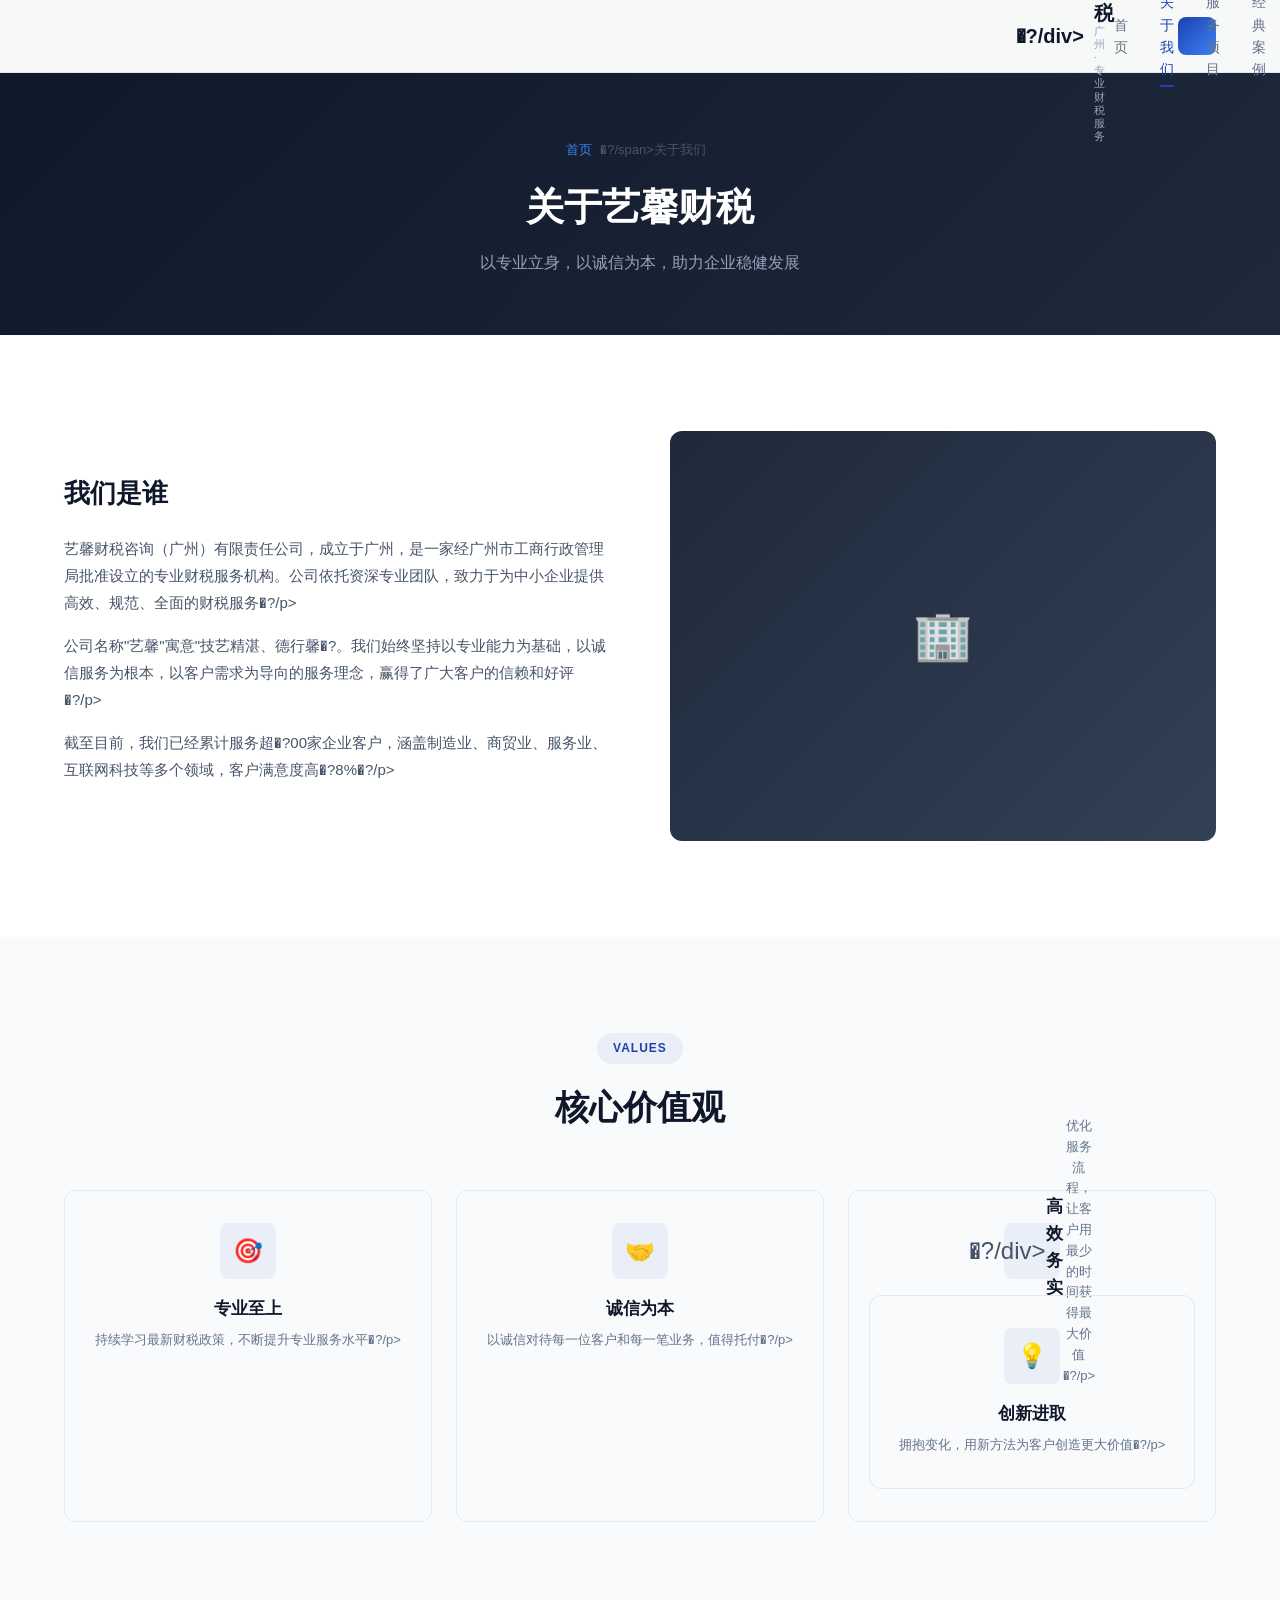
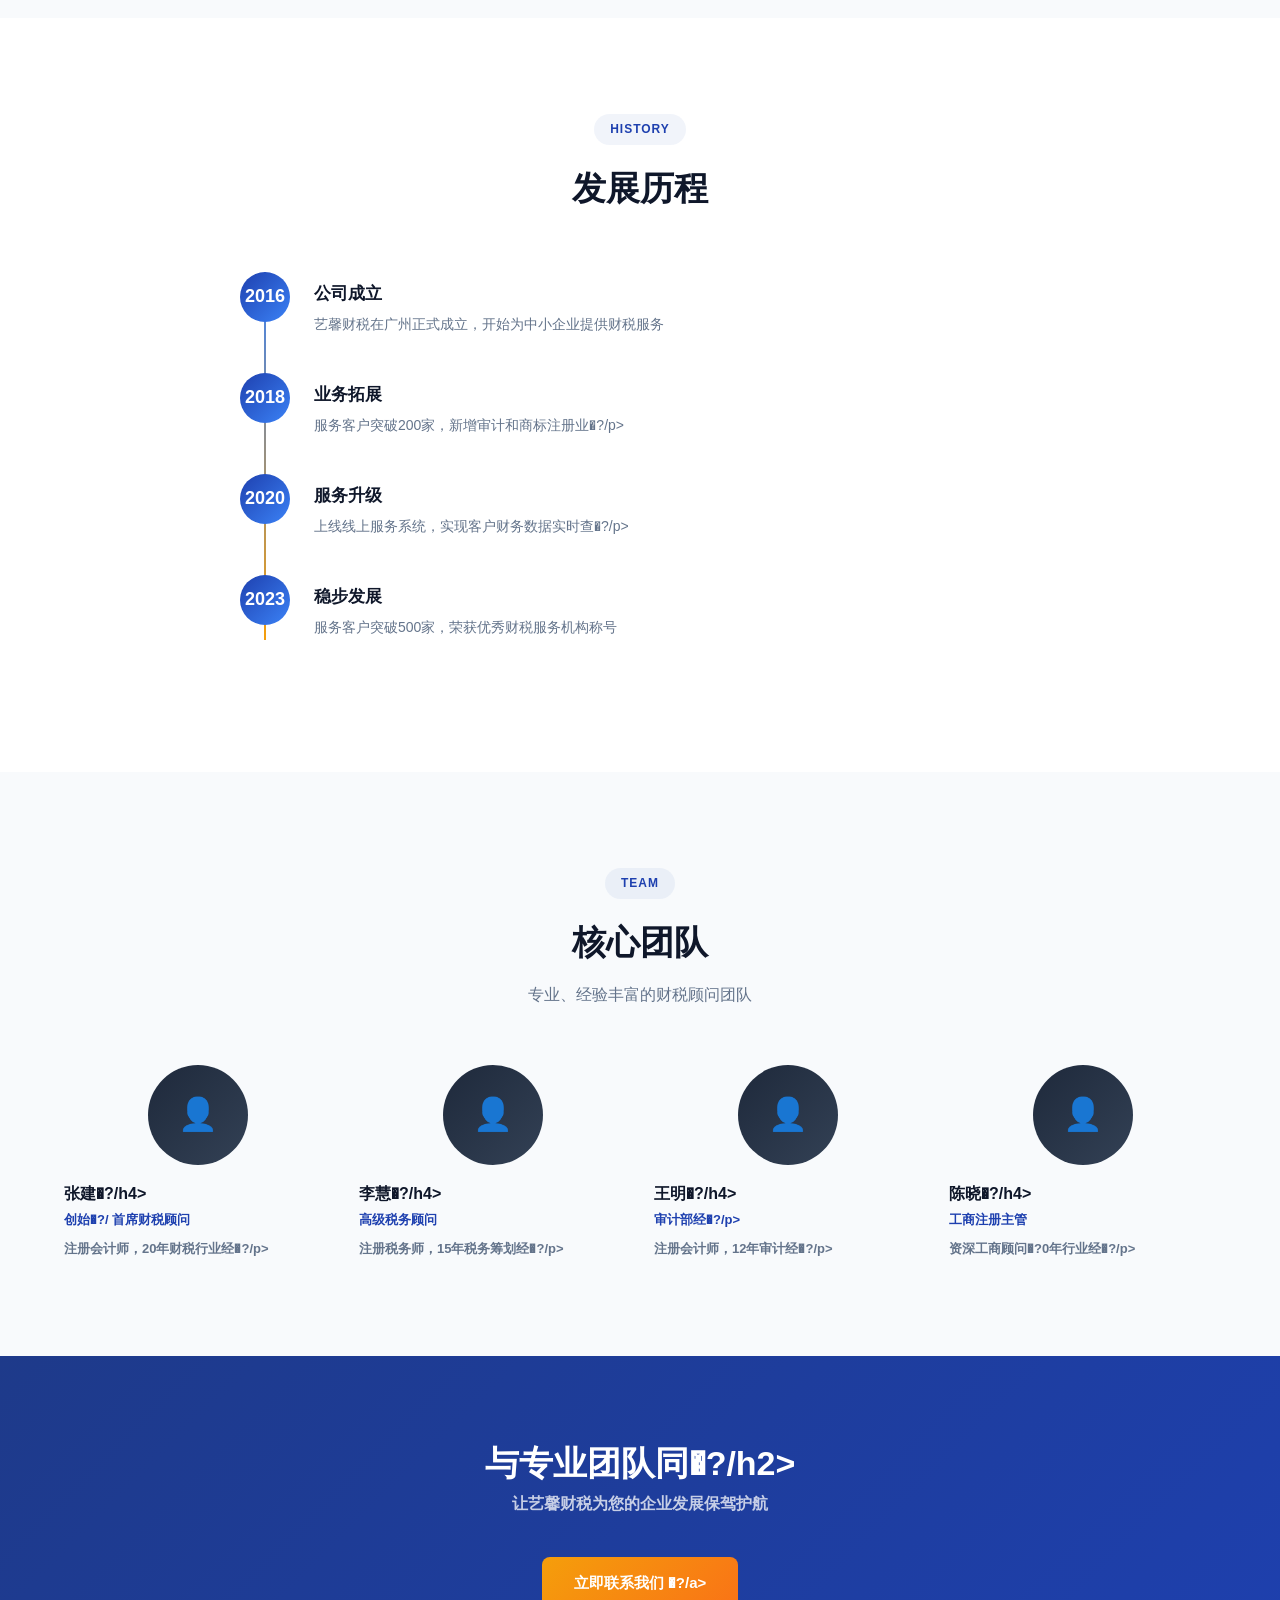
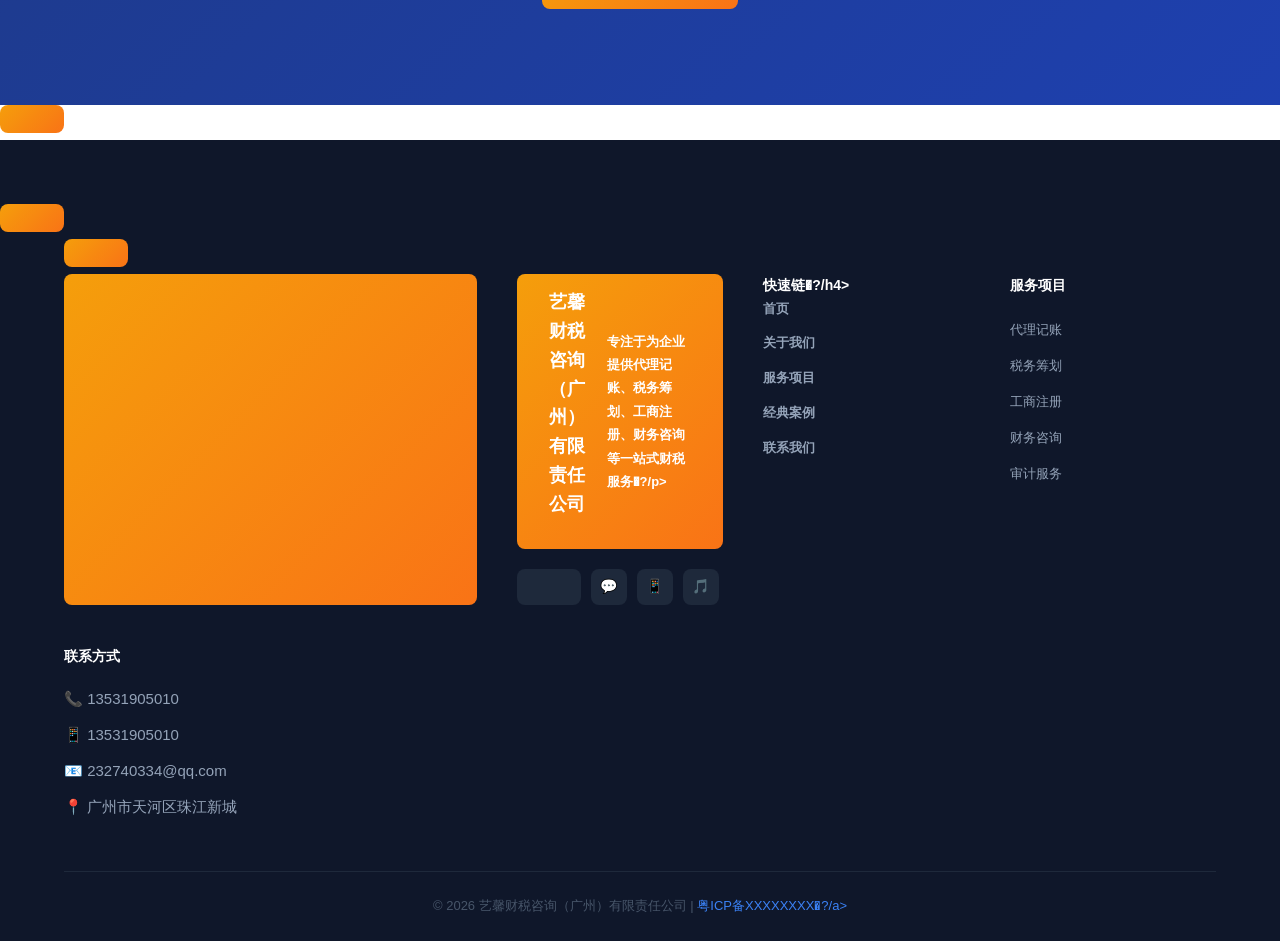
==== about.html @ a7856b8c "Update about.html" ====
<!DOCTYPE html>
<html lang="zh-CN">
<head>
<meta charset="UTF-8">
<meta name="viewport" content="width=device-width, initial-scale=1.0">
<title>关于我们 - 艺馨财税咨询（广州）有限责任公司</title>
<meta name="description" content="了解艺馨财税咨询（广州）有限责任公司，我们拥有十年以上财税行业经验，服务超过500家企业，专业团队值得信赖�?>
<meta name="keywords" content="广州财税公司,关于艺馨财税,财税顾问团队">
<link rel="canonical" href="https://yixincaishui.com/about.html">
<link rel="stylesheet" href="css/style.css">
</head>
<body>
<header class="header"><div class="container header-inner"><a href="index.html" class="logo"><div class="logo-icon">�?/div><div class="logo-text">艺馨财税<div class="logo-sub">广州 · 专业财税服务</div></div></a><button class="nav-toggle" aria-label="菜单"><span></span><span></span><span></span></button><nav class="nav"><a href="index.html">首页</a><a href="about.html">关于我们</a><a href="services.html">服务项目</a><a href="cases.html">经典案例</a><a href="news.html">新闻动�?/a><a href="contact.html">联系我们</a></nav></div></header>
<div class="page-banner"><div class="container"><div class="breadcrumb"><a href="index.html">首页</a><span>�?/span>关于我们</div><h1>关于艺馨财税</h1><p>以专业立身，以诚信为本，助力企业稳健发展</p></div></div>
<section class="section"><div class="container"><div class="about-grid"><div class="about-text fade-in"><h3>我们是谁</h3><p>艺馨财税咨询（广州）有限责任公司，成立于广州，是一家经广州市工商行政管理局批准设立的专业财税服务机构。公司依托资深专业团队，致力于为中小企业提供高效、规范、全面的财税服务�?/p><p>公司名称"艺馨"寓意"技艺精湛、德行馨�?。我们始终坚持以专业能力为基础，以诚信服务为根本，以客户需求为导向的服务理念，赢得了广大客户的信赖和好评�?/p><p>截至目前，我们已经累计服务超�?00家企业客户，涵盖制造业、商贸业、服务业、互联网科技等多个领域，客户满意度高�?8%�?/p></div><div class="about-image fade-in">🏢</div></div></div></section>
<section class="section light"><div class="container"><div class="section-header fade-in"><div class="section-tag">VALUES</div><h2>核心价值观</h2></div><div class="values-grid"><div class="value-card fade-in"><div class="value-icon">🎯</div><h3>专业至上</h3><p>持续学习最新财税政策，不断提升专业服务水平�?/p></div><div class="value-card fade-in"><div class="value-icon">🤝</div><h3>诚信为本</h3><p>以诚信对待每一位客户和每一笔业务，值得托付�?/p></div><div class="value-card fade-in"><div class="value-icon">�?/div><h3>高效务实</h3><p>优化服务流程，让客户用最少的时间获得最大价值�?/p></div><div class="value-card fade-in"><div class="value-icon">💡</div><h3>创新进取</h3><p>拥抱变化，用新方法为客户创造更大价值�?/p></div></div></div></section>
<section class="section"><div class="container"><div class="section-header fade-in"><div class="section-tag">HISTORY</div><h2>发展历程</h2></div><div class="process-steps fade-in"><div class="process-step"><div class="step-num">2016</div><div class="step-content"><h4>公司成立</h4><p>艺馨财税在广州正式成立，开始为中小企业提供财税服务</p></div></div><div class="process-step"><div class="step-num">2018</div><div class="step-content"><h4>业务拓展</h4><p>服务客户突破200家，新增审计和商标注册业�?/p></div></div><div class="process-step"><div class="step-num">2020</div><div class="step-content"><h4>服务升级</h4><p>上线线上服务系统，实现客户财务数据实时查�?/p></div></div><div class="process-step"><div class="step-num">2023</div><div class="step-content"><h4>稳步发展</h4><p>服务客户突破500家，荣获优秀财税服务机构称号</p></div></div></div></div></section>
<section class="section light"><div class="container"><div class="section-header fade-in"><div class="section-tag">TEAM</div><h2>核心团队</h2><p>专业、经验丰富的财税顾问团队</p></div><div style="display:grid;grid-template-columns:repeat(auto-fit,minmax(200px,1fr));gap:28px;"><div class="team-card fade-in"><div style="width:100px;height:100px;margin:0 auto 16px;border-radius:50%;background:linear-gradient(135deg,#1e293b,#334155);display:flex;align-items:center;justify-content:center;color:#475569;font-size:32px;">👤</div><h4 style="font-size:16px;color:#0f172a;">张建�?/h4><p style="font-size:13px;color:#1e40af;font-weight:600;margin:4px 0 8px;">创始�?/ 首席财税顾问</p><p style="font-size:13px;color:#64748b;">注册会计师，20年财税行业经�?/p></div><div class="team-card fade-in"><div style="width:100px;height:100px;margin:0 auto 16px;border-radius:50%;background:linear-gradient(135deg,#1e293b,#334155);display:flex;align-items:center;justify-content:center;color:#475569;font-size:32px;">👤</div><h4 style="font-size:16px;color:#0f172a;">李慧�?/h4><p style="font-size:13px;color:#1e40af;font-weight:600;margin:4px 0 8px;">高级税务顾问</p><p style="font-size:13px;color:#64748b;">注册税务师，15年税务筹划经�?/p></div><div class="team-card fade-in"><div style="width:100px;height:100px;margin:0 auto 16px;border-radius:50%;background:linear-gradient(135deg,#1e293b,#334155);display:flex;align-items:center;justify-content:center;color:#475569;font-size:32px;">👤</div><h4 style="font-size:16px;color:#0f172a;">王明�?/h4><p style="font-size:13px;color:#1e40af;font-weight:600;margin:4px 0 8px;">审计部经�?/p><p style="font-size:13px;color:#64748b;">注册会计师，12年审计经�?/p></div><div class="team-card fade-in"><div style="width:100px;height:100px;margin:0 auto 16px;border-radius:50%;background:linear-gradient(135deg,#1e293b,#334155);display:flex;align-items:center;justify-content:center;color:#475569;font-size:32px;">👤</div><h4 style="font-size:16px;color:#0f172a;">陈晓�?/h4><p style="font-size:13px;color:#1e40af;font-weight:600;margin:4px 0 8px;">工商注册主管</p><p style="font-size:13px;color:#64748b;">资深工商顾问�?0年行业经�?/p></div></div></div></section>
<section class="cta-section"><div class="container"><h2>与专业团队同�?/h2><p>让艺馨财税为您的企业发展保驾护航</p><a href="contact.html" class="btn btn-accent">立即联系我们 �?/a></div></section>
<footer class="footer"><div class="container"><div class="footer-grid"><div class="footer-about"><h3>艺馨财税咨询（广州）有限责任公司</h3><p>专注于为企业提供代理记账、税务筹划、工商注册、财务咨询等一站式财税服务�?/p><div class="footer-social"><a href="#" aria-label="微信">💬</a><a href="#" aria-label="微博">📱</a><a href="#" aria-label="抖音">🎵</a></div></div><div class="footer-col"><h4>快速链�?/h4><ul><li><a href="index.html">首页</a></li><li><a href="about.html">关于我们</a></li><li><a href="services.html">服务项目</a></li><li><a href="cases.html">经典案例</a></li><li><a href="contact.html">联系我们</a></li></ul></div><div class="footer-col"><h4>服务项目</h4><ul><li><a href="services.html">代理记账</a></li><li><a href="services.html">税务筹划</a></li><li><a href="services.html">工商注册</a></li><li><a href="services.html">财务咨询</a></li><li><a href="services.html">审计服务</a></li></ul></div><div class="footer-col"><h4>联系方式</h4><ul><li>📞 13531905010</li><li>📱 13531905010</li><li>📧 232740334@qq.com</li><li>📍 广州市天河区珠江新城</li></ul></div></div><div class="footer-bottom"><p>&copy; 2026 艺馨财税咨询（广州）有限责任公司 | <a href="#">粤ICP备XXXXXXXX�?/a></p></div></div></footer>
<script src="js/main.js"></script>
</body>
</html>
---- css/style.css ----
:root {
  --primary: #1e40af;
  --primary-light: #3b82f6;
  --primary-dark: #1e3a8a;
  --accent: #f59e0b;
  --accent-light: #fbbf24;
  --dark: #0f172a;
  --gray-50: #f8fafc;
  --gray-100: #f1f5f9;
  --gray-200: #e2e8f0;
  --gray-300: #cbd5e1;
  --gray-400: #94a3b8;
  --gray-500: #64748b;
  --gray-600: #475569;
  --gray-700: #334155;
  --gray-800: #1e293b;
  --gray-900: #0f172a;
  --radius: 12px;
  --radius-sm: 8px;
  --shadow: 0 1px 3px rgba(0,0,0,0.06), 0 1px 2px rgba(0,0,0,0.04);
  --shadow-md: 0 4px 6px -1px rgba(0,0,0,0.07), 0 2px 4px -1px rgba(0,0,0,0.04);
  --shadow-lg: 0 10px 25px -3px rgba(0,0,0,0.08), 0 4px 6px -2px rgba(0,0,0,0.04);
  --shadow-xl: 0 20px 50px -8px rgba(0,0,0,0.12);
}
*, *::before, *::after { margin: 0; padding: 0; box-sizing: border-box; }
html { scroll-behavior: smooth; }
body {
  font-family: -apple-system, BlinkMacSystemFont, "Segoe UI", "PingFang SC", "Hiragino Sans GB", "Microsoft YaHei", "Helvetica Neue", Arial, sans-serif;
  color: #475569; line-height: 1.6; overflow-x: hidden; font-size: 15px;
}
a { text-decoration: none; color: inherit; }
ul { list-style: none; }
img { max-width: 100%; height: auto; display: block; }
.container { max-width: 1200px; margin: 0 auto; padding: 0 24px; }
header { position: fixed; top: 0; left: 0; right: 0; z-index: 1000; background: rgba(255,255,255,0.97); backdrop-filter: blur(10px); border-bottom: 1px solid var(--gray-200); transition: all 0.3s; }
header.scrolled { box-shadow: 0 4px 6px -1px rgba(0,0,0,0.07); }
.header-inner { display: flex; align-items: center; justify-content: space-between; height: 72px; }
.logo { display: flex; align-items: center; gap: 10px; font-size: 20px; font-weight: 700; color: var(--dark); }
.logo-icon { width: 38px; height: 38px; background: linear-gradient(135deg, var(--primary), var(--primary-light)); border-radius: var(--radius-sm); display: flex; align-items: center; justify-content: center; color: #fff; font-size: 16px; font-weight: 800; flex-shrink: 0; }
.logo-text { line-height: 1.2; }
.logo-sub { font-size: 11px; font-weight: 400; color: var(--gray-400); letter-spacing: 2px; }
.nav { display: flex; align-items: center; gap: 32px; }
.nav a { font-size: 14px; font-weight: 500; color: var(--gray-500); transition: color 0.2s; position: relative; padding: 4px 0; }
.nav a:hover, .nav a.active { color: var(--primary); }
.nav a::after { content: ''; position: absolute; bottom: -2px; left: 0; right: 0; height: 2px; background: var(--primary); transform: scaleX(0); transition: transform 0.2s; }
.nav a:hover::after, .nav a.active::after { transform: scaleX(1); }
.nav-toggle { display: none; flex-direction: column; gap: 5px; cursor: pointer; padding: 4px; background: none; border: none; }
.nav-toggle span { width: 24px; height: 2px; background: var(--dark); transition: all 0.3s; border-radius: 2px; display: block; }
.nav-toggle.active span:nth-child(1) { transform: rotate(45deg) translate(5px,5px); }
.nav-toggle.active span:nth-child(2) { opacity: 0; }
.nav-toggle.active span:nth-child(3) { transform: rotate(-45deg) translate(5px,-5px); }
.hero { padding: 140px 0 80px; background: linear-gradient(135deg, #0f172a 0%, #1a2332 50%, #0f172a 100%); color: #fff; position: relative; overflow: hidden; }
.hero::before { content: ''; position: absolute; inset: 0; background: radial-gradient(ellipse at 20% 50%, rgba(59,130,246,0.12) 0%, transparent 50%), radial-gradient(ellipse at 80% 50%, rgba(139,92,246,0.1) 0%, transparent 50%); }
.hero-content { position: relative; z-index: 1; max-width: 720px; }
.hero h1 { font-size: 46px; font-weight: 800; line-height: 1.15; margin-bottom: 20px; color: #fff; }
.hero h1 span { background: linear-gradient(135deg, #60a5fa, #fbbf24); -webkit-background-clip: text; -webkit-text-fill-color: transparent; background-clip: text; }
.hero p { font-size: 17px; color: #94a3b8; margin-bottom: 36px; line-height: 1.7; max-width: 600px; }
.hero-buttons { display: flex; gap: 16px; flex-wrap: wrap; }
.btn { display: inline-flex; align-items: center; gap: 8px; padding: 14px 32px; border-radius: var(--radius-sm); font-size: 15px; font-weight: 600; transition: all 0.25s; cursor: pointer; border: none; font-family: inherit; }
.btn-primary { background: linear-gradient(135deg, #1e40af, #3b82f6); color: #fff; }
.btn-primary:hover { transform: translateY(-2px); box-shadow: 0 8px 25px rgba(30,64,175,0.35); }
.btn-outline { background: transparent; color: #fff; border: 2px solid rgba(255,255,255,0.15); }
.btn-outline:hover { border-color: #3b82f6; transform: translateY(-2px); background: rgba(255,255,255,0.05); }
.btn-accent { background: linear-gradient(135deg, #f59e0b, #f97316); color: #fff; }
.btn-accent:hover { transform: translateY(-2px); box-shadow: 0 8px 25px rgba(245,158,11,0.35); }
.btn-sm { padding: 10px 20px; font-size: 13px; }
.section { padding: 96px 0; }
.section-header { text-align: center; margin-bottom: 56px; }
.section-tag { display: inline-block; padding: 6px 16px; border-radius: 20px; background: rgba(30,64,175,0.06); color: #1e40af; font-size: 12px; font-weight: 600; margin-bottom: 16px; letter-spacing: 1px; }
.section h2 { font-size: 34px; font-weight: 800; color: #0f172a; margin-bottom: 12px; }
.section-header p { font-size: 16px; color: #64748b; max-width: 620px; margin: 0 auto; line-height: 1.7; }
.section.light { background: #f8fafc; }
.services-grid { display: grid; grid-template-columns: repeat(auto-fit, minmax(260px, 1fr)); gap: 24px; }
.service-card { background: #fff; border-radius: 12px; padding: 36px 28px; border: 1px solid #e2e8f0; transition: all 0.3s; cursor: default; }
.service-card:hover { transform: translateY(-4px); box-shadow: 0 10px 25px -3px rgba(0,0,0,0.08); border-color: #3b82f6; }
.service-icon { width: 52px; height: 52px; border-radius: 8px; display: flex; align-items: center; justify-content: center; font-size: 24px; margin-bottom: 20px; }
.service-card h3 { font-size: 18px; margin-bottom: 12px; color: #0f172a; font-weight: 700; }
.service-card p { font-size: 14px; color: #64748b; line-height: 1.7; }
.about-grid { display: grid; grid-template-columns: 1fr 1fr; gap: 60px; align-items: center; }
.about-image { border-radius: 12px; overflow: hidden; background: linear-gradient(135deg, #1e293b, #334155); aspect-ratio: 4/3; display: flex; align-items: center; justify-content: center; color: #475569; font-size: 48px; }
.about-text h3 { font-size: 26px; margin-bottom: 20px; color: #0f172a; font-weight: 800; }
.about-text p { font-size: 15px; color: #475569; margin-bottom: 16px; line-height: 1.8; }
.stats-row { display: grid; grid-template-columns: repeat(4, 1fr); gap: 20px; margin-top: 36px; }
.stat-item { text-align: center; padding: 20px; background: #f8fafc; border-radius: 8px; border: 1px solid #e2e8f0; }
.stat-number { font-size: 32px; font-weight: 800; color: #1e40af; line-height: 1; }
.stat-label { font-size: 13px; color: #64748b; margin-top: 6px; }
.advantages-grid { display: grid; grid-template-columns: repeat(auto-fit, minmax(240px, 1fr)); gap: 28px; }
.advantage-card { text-align: center; padding: 36px 24px; background: #fff; border-radius: 12px; border: 1px solid #e2e8f0; transition: all 0.3s; }
.advantage-card:hover { transform: translateY(-4px); box-shadow: 0 10px 25px -3px rgba(0,0,0,0.08); }
.advantage-icon { width: 60px; height: 60px; margin: 0 auto 20px; background: rgba(30,64,175,0.06); border-radius: 50%; display: flex; align-items: center; justify-content: center; font-size: 26px; }
.advantage-card h3 { font-size: 17px; color: #0f172a; margin-bottom: 10px; font-weight: 700; }
.advantage-card p { font-size: 14px; color: #64748b; line-height: 1.7; }
.process-steps { max-width: 800px; margin: 0 auto; position: relative; }
.process-steps::before { content: ''; position: absolute; left: 24px; top: 0; bottom: 0; width: 2px; background: linear-gradient(to bottom, #3b82f6, #f59e0b); }
.process-step { display: flex; gap: 24px; margin-bottom: 36px; position: relative; }
.step-num { width: 50px; height: 50px; border-radius: 50%; background: linear-gradient(135deg, #1e40af, #3b82f6); color: #fff; display: flex; align-items: center; justify-content: center; font-weight: 800; font-size: 18px; flex-shrink: 0; position: relative; z-index: 1; }
.step-content { padding-top: 8px; }
.step-content h4 { font-size: 17px; color: #0f172a; margin-bottom: 6px; font-weight: 700; }
.step-content p { font-size: 14px; color: #64748b; line-height: 1.7; }
.cases-grid { display: grid; grid-template-columns: repeat(auto-fit, minmax(320px, 1fr)); gap: 28px; }
.case-card { background: #fff; border-radius: 12px; overflow: hidden; border: 1px solid #e2e8f0; transition: all 0.3s; }
.case-card:hover { transform: translateY(-4px); box-shadow: 0 10px 25px -3px rgba(0,0,0,0.08); }
.case-image { height: 180px; background: linear-gradient(135deg, #1e293b, #334155); display: flex; align-items: center; justify-content: center; color: #475569; font-size: 32px; }
.case-body { padding: 24px; }
.case-tag { display: inline-block; padding: 4px 12px; border-radius: 4px; background: rgba(30,64,175,0.06); color: #1e40af; font-size: 12px; font-weight: 600; margin-bottom: 10px; }
.case-body h3 { font-size: 17px; margin-bottom: 8px; color: #0f172a; font-weight: 700; }
.case-body p { font-size: 14px; color: #64748b; line-height: 1.6; }
.news-grid { display: grid; grid-template-columns: repeat(auto-fit, minmax(300px, 1fr)); gap: 28px; }
.news-card { background: #fff; border-radius: 12px; overflow: hidden; border: 1px solid #e2e8f0; transition: all 0.3s; }
.news-card:hover { transform: translateY(-4px); box-shadow: 0 10px 25px -3px rgba(0,0,0,0.08); }
.news-body { padding: 24px; }
.news-date { font-size: 12px; color: #94a3b8; margin-bottom: 10px; }
.news-body h3 { font-size: 16px; margin-bottom: 8px; color: #0f172a; font-weight: 700; line-height: 1.4; }
.news-body p { font-size: 13px; color: #64748b; line-height: 1.6; margin-bottom: 12px; }
.news-link { color: #1e40af; font-size: 13px; font-weight: 600; }
.news-link:hover { text-decoration: underline; }
.cta-section { padding: 80px 0; text-align: center; background: linear-gradient(135deg, #1e3a8a, #1e40af); color: #fff; }
.cta-section h2 { font-size: 34px; font-weight: 800; margin-bottom: 16px; color: #fff; }
.cta-section p { font-size: 16px; color: rgba(255,255,255,0.75); margin-bottom: 32px; max-width: 550px; margin-left: auto; margin-right: auto; line-height: 1.7; }
.cta-section .btn-outline { border-color: rgba(255,255,255,0.3); }
.cta-section .btn-outline:hover { border-color: #fff; }
.contact-grid { display: grid; grid-template-columns: 1fr 1fr; gap: 50px; }
.contact-info h3 { font-size: 22px; margin-bottom: 20px; color: #0f172a; font-weight: 800; }
.contact-info p { color: #475569; margin-bottom: 28px; line-height: 1.7; font-size: 15px; }
.contact-item { display: flex; align-items: center; gap: 14px; margin-bottom: 20px; }
.contact-icon { width: 44px; height: 44px; border-radius: 8px; background: rgba(30,64,175,0.06); color: #1e40af; display: flex; align-items: center; justify-content: center; font-size: 18px; flex-shrink: 0; }
.contact-item .label { font-size: 12px; color: #94a3b8; margin-bottom: 2px; }
.contact-item .value { font-size: 15px; color: #0f172a; font-weight: 600; }
.contact-form { background: #fff; padding: 36px; border-radius: 12px; border: 1px solid #e2e8f0; }
.form-group { margin-bottom: 20px; }
.form-group label { display: block; font-size: 13px; font-weight: 600; color: #0f172a; margin-bottom: 6px; }
.form-group input, .form-group textarea, .form-group select { width: 100%; padding: 12px 16px; border: 1px solid #e2e8f0; border-radius: 8px; font-size: 14px; font-family: inherit; transition: all 0.2s; background: #f8fafc; }
.form-group input:focus, .form-group textarea:focus, .form-group select:focus { outline: none; border-color: #3b82f6; background: #fff; box-shadow: 0 0 0 3px rgba(30,64,175,0.08); }
.form-group textarea { resize: vertical; min-height: 120px; }
.form-row { display: grid; grid-template-columns: 1fr 1fr; gap: 16px; }
.form-status { padding: 12px 16px; border-radius: 8px; margin-bottom: 16px; font-size: 14px; display: none; }
.form-status.success { display: block; background: #dcfce7; color: #166534; border: 1px solid #bbf7d0; }
.form-status.error { display: block; background: #fef2f2; color: #991b1b; border: 1px solid #fecaca; }
.footer { background: #0f172a; color: #94a3b8; padding: 64px 0 0; }
.footer-grid { display: grid; grid-template-columns: 2fr 1fr 1fr 1fr; gap: 40px; padding-bottom: 40px; border-bottom: 1px solid #1e293b; }
.footer-about h3 { color: #fff; font-size: 18px; margin-bottom: 16px; }
.footer-about p { font-size: 13px; line-height: 1.8; }
.footer-social { display: flex; gap: 10px; margin-top: 20px; }
.footer-social a { width: 36px; height: 36px; border-radius: 8px; background: #1e293b; display: flex; align-items: center; justify-content: center; color: #64748b; transition: all 0.2s; font-size: 14px; text-decoration: none; }
.footer-social a:hover { background: #1e40af; color: #fff; }
.footer-col h4 { color: #fff; font-size: 14px; margin-bottom: 20px; font-weight: 700; }
.footer-col li { margin-bottom: 12px; }
.footer-col a { font-size: 13px; color: #94a3b8; transition: color 0.2s; }
.footer-col a:hover { color: #3b82f6; }
.footer-bottom { text-align: center; padding: 24px 0; font-size: 13px; color: #475569; }
.footer-bottom a { color: #3b82f6; }
.page-banner { padding: 140px 0 60px; background: linear-gradient(135deg, #0f172a, #1e293b); color: #fff; text-align: center; }
.page-banner h1 { font-size: 38px; font-weight: 800; margin-bottom: 12px; color: #fff; }
.page-banner p { color: #94a3b8; font-size: 16px; max-width: 500px; margin: 0 auto; }
.breadcrumb { font-size: 13px; color: #475569; margin-bottom: 16px; }
.breadcrumb a { color: #3b82f6; }
.breadcrumb span { margin: 0 8px; }
.values-grid { display: grid; grid-template-columns: repeat(auto-fit, minmax(220px, 1fr)); gap: 24px; }
.value-card { text-align: center; padding: 32px 20px; border: 1px solid #e2e8f0; border-radius: 12px; transition: all 0.3s; }
.value-card:hover { border-color: #3b82f6; transform: translateY(-4px); box-shadow: 0 4px 6px -1px rgba(0,0,0,0.07); }
.value-icon { width: 56px; height: 56px; margin: 0 auto 16px; background: rgba(30,64,175,0.06); border-radius: 8px; display: flex; align-items: center; justify-content: center; font-size: 24px; }
.value-card h3 { font-size: 17px; color: #0f172a; margin-bottom: 8px; font-weight: 700; }
.value-card p { font-size: 13px; color: #64748b; line-height: 1.6; }
.pricing-grid { display: grid; grid-template-columns: repeat(auto-fit, minmax(260px, 1fr)); gap: 28px; }
.price-card { background: #fff; padding: 36px 28px; border-radius: 12px; border: 1px solid #e2e8f0; text-align: center; transition: all 0.3s; }
.price-card:hover { box-shadow: 0 10px 25px -3px rgba(0,0,0,0.08); }
.price-card.featured { border-color: #1e40af; box-shadow: 0 4px 24px rgba(30,64,175,0.12); position: relative; }
.price-card.featured::before { content: '推荐'; position: absolute; top: -12px; left: 50%; transform: translateX(-50%); background: linear-gradient(135deg, #1e40af, #3b82f6); color: #fff; padding: 4px 20px; border-radius: 20px; font-size: 12px; font-weight: 700; }
.price-card h4 { font-size: 18px; color: #0f172a; margin-bottom: 8px; font-weight: 700; }
.price-card .price { font-size: 38px; font-weight: 800; color: #1e40af; margin: 16px 0; line-height: 1; }
.price-card .price span { font-size: 14px; font-weight: 400; color: #94a3b8; }
.price-card ul { text-align: left; margin: 20px 0 28px; }
.price-card li { padding: 10px 0; font-size: 14px; color: #64748b; display: flex; align-items: center; gap: 10px; border-bottom: 1px solid #f1f5f9; }
.price-card li:last-child { border-bottom: none; }
.price-card li::before { content: '✓'; color: #1e40af; font-weight: 700; font-size: 14px; }
.faq-list { max-width: 800px; margin: 0 auto; }
.faq-item { border-bottom: 1px solid #e2e8f0; }
.faq-question { display: flex; justify-content: space-between; align-items: center; padding: 20px 0; cursor: pointer; font-weight: 600; color: #0f172a; font-size: 15px; transition: color 0.2s; }
.faq-question:hover { color: #1e40af; }
.faq-question .arrow { transition: transform 0.3s; font-size: 12px; color: #94a3b8; }
.faq-item.active .faq-question .arrow { transform: rotate(180deg); }
.faq-answer { max-height: 0; overflow: hidden; transition: max-height 0.3s ease, padding 0.3s ease; padding: 0; }
.faq-item.active .faq-answer { max-height: 300px; padding: 0 0 20px; }
.faq-answer p { font-size: 14px; color: #64748b; line-height: 1.8; }
.pagination { display: flex; justify-content: center; gap: 8px; margin-top: 48px; }
.pagination a { padding: 10px 16px; border: 1px solid #e2e8f0; border-radius: 8px; font-size: 14px; color: #64748b; transition: all 0.2s; }
.pagination a:hover, .pagination a.active { background: #1e40af; color: #fff; border-color: #1e40af; }
.fade-in { opacity: 0; transform: translateY(20px); transition: all 0.6s ease; }
.fade-in.visible { opacity: 1; transform: translateY(0); }
@media (max-width: 1024px) {
  .footer-grid { grid-template-columns: 1fr 1fr; }
}
@media (max-width: 768px) {
  .nav { display: none; position: fixed; top: 72px; left: 0; right: 0; background: #fff; flex-direction: column; padding: 20px; border-bottom: 1px solid #e2e8f0; gap: 16px; box-shadow: 0 10px 25px -3px rgba(0,0,0,0.08); }
  .nav.open { display: flex; }
  .nav-toggle { display: flex; }
  .hero { padding: 120px 0 60px; }
  .hero h1 { font-size: 30px; }
  .hero p { font-size: 15px; }
  .about-grid, .contact-grid { grid-template-columns: 1fr; }
  .about-image { order: -1; }
  .section { padding: 60px 0; }
  .section h2 { font-size: 26px; }
  .stats-row { grid-template-columns: repeat(2, 1fr); }
  .stat-number { font-size: 26px; }
  .form-row { grid-template-columns: 1fr; }
  .page-banner { padding: 120px 0 40px; }
  .page-banner h1 { font-size: 28px; }
  .cta-section h2 { font-size: 26px; }
  .pricing-grid { grid-template-columns: 1fr; max-width: 400px; margin: 0 auto; }
}
@media (max-width: 480px) {
  .stats-row { grid-template-columns: repeat(2, 1fr); }
  .footer-grid { grid-template-columns: 1fr; }
  .hero h1 { font-size: 26px; }
  .container { padding: 0 16px; }
  .contact-form { padding: 24px; }
}
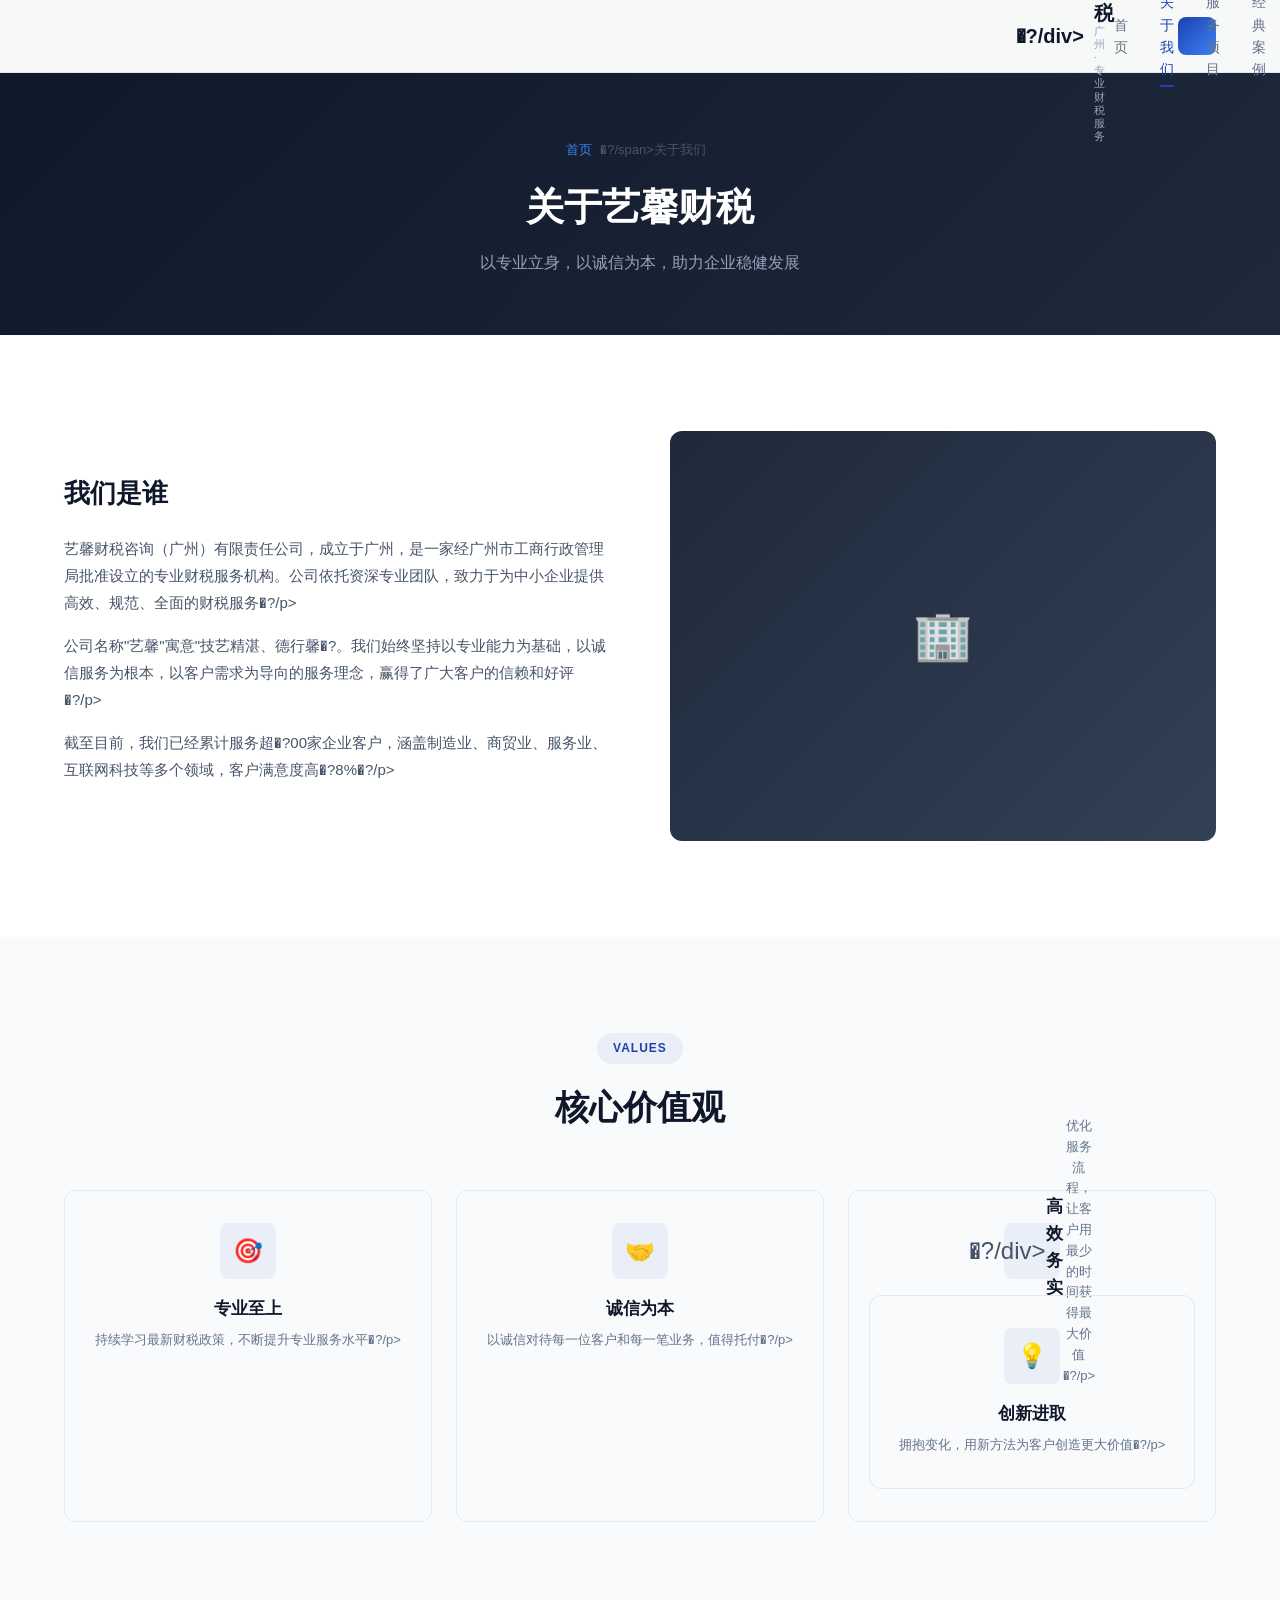
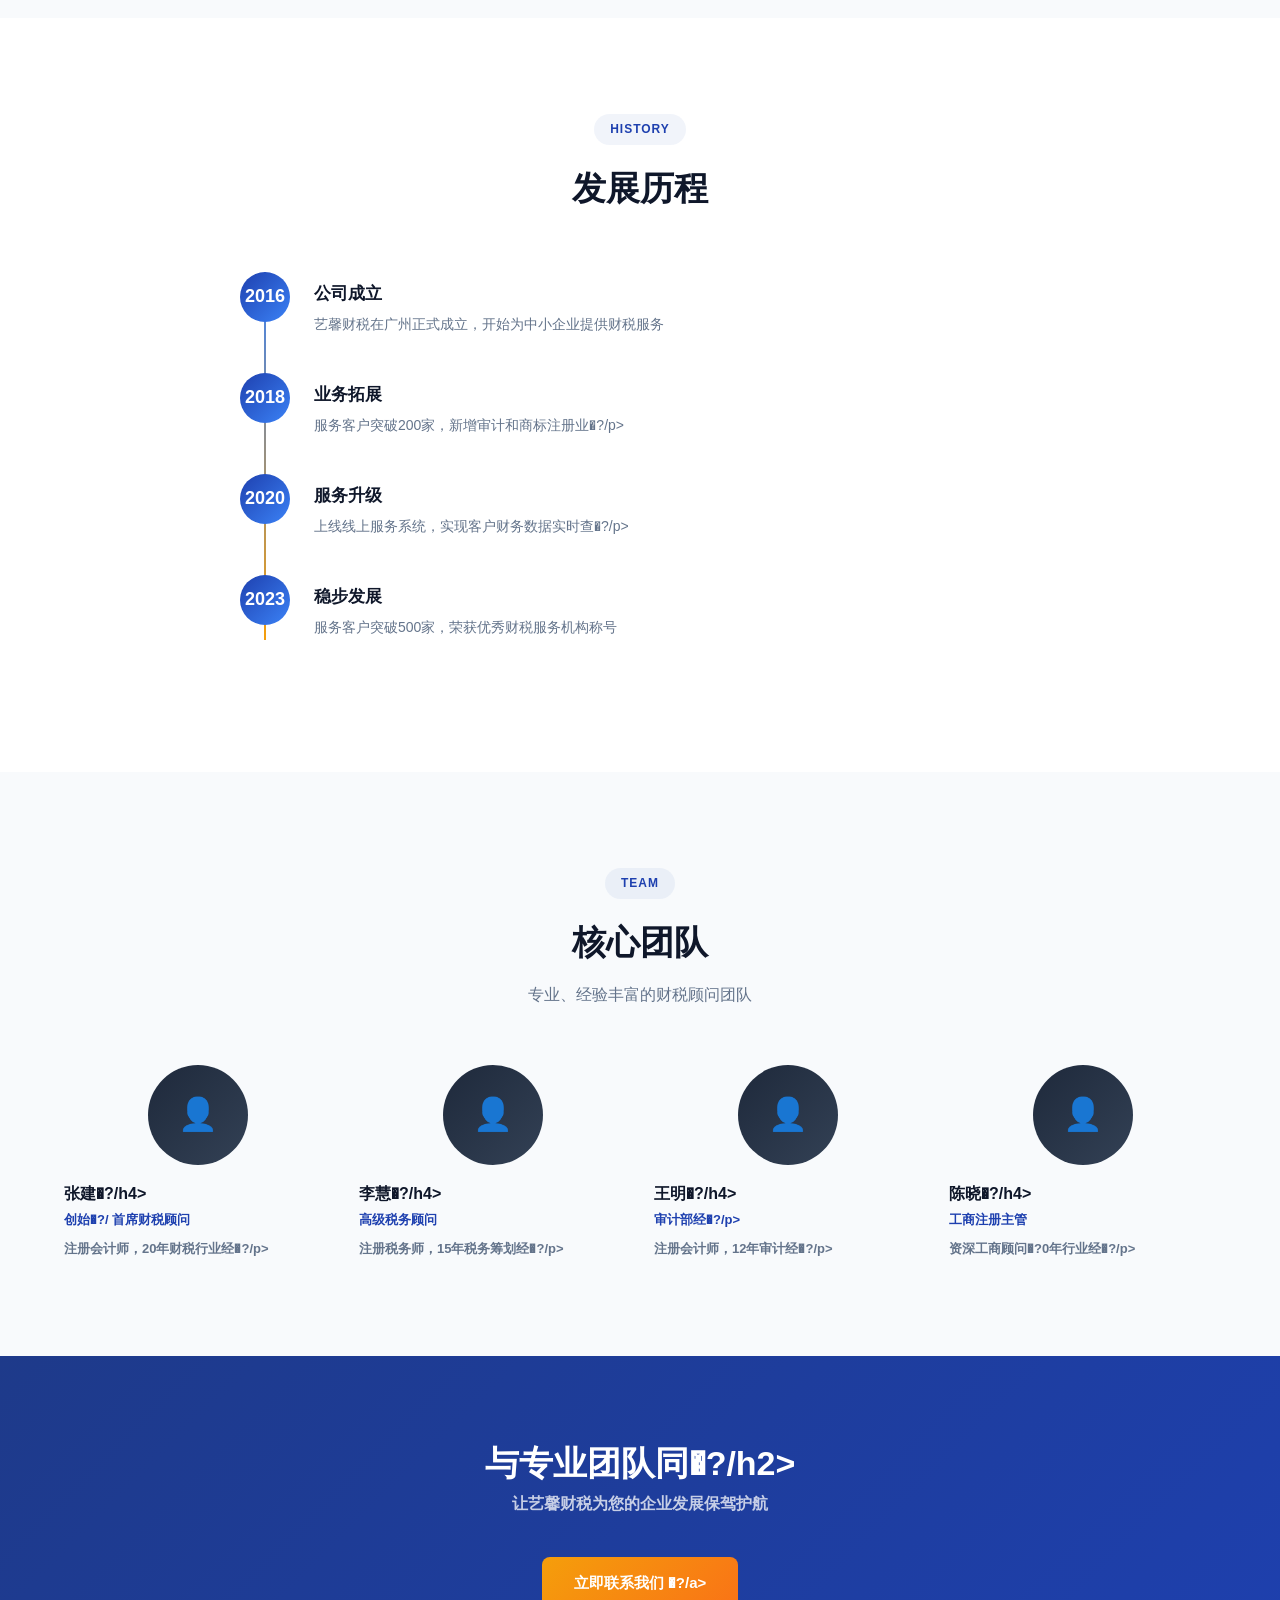
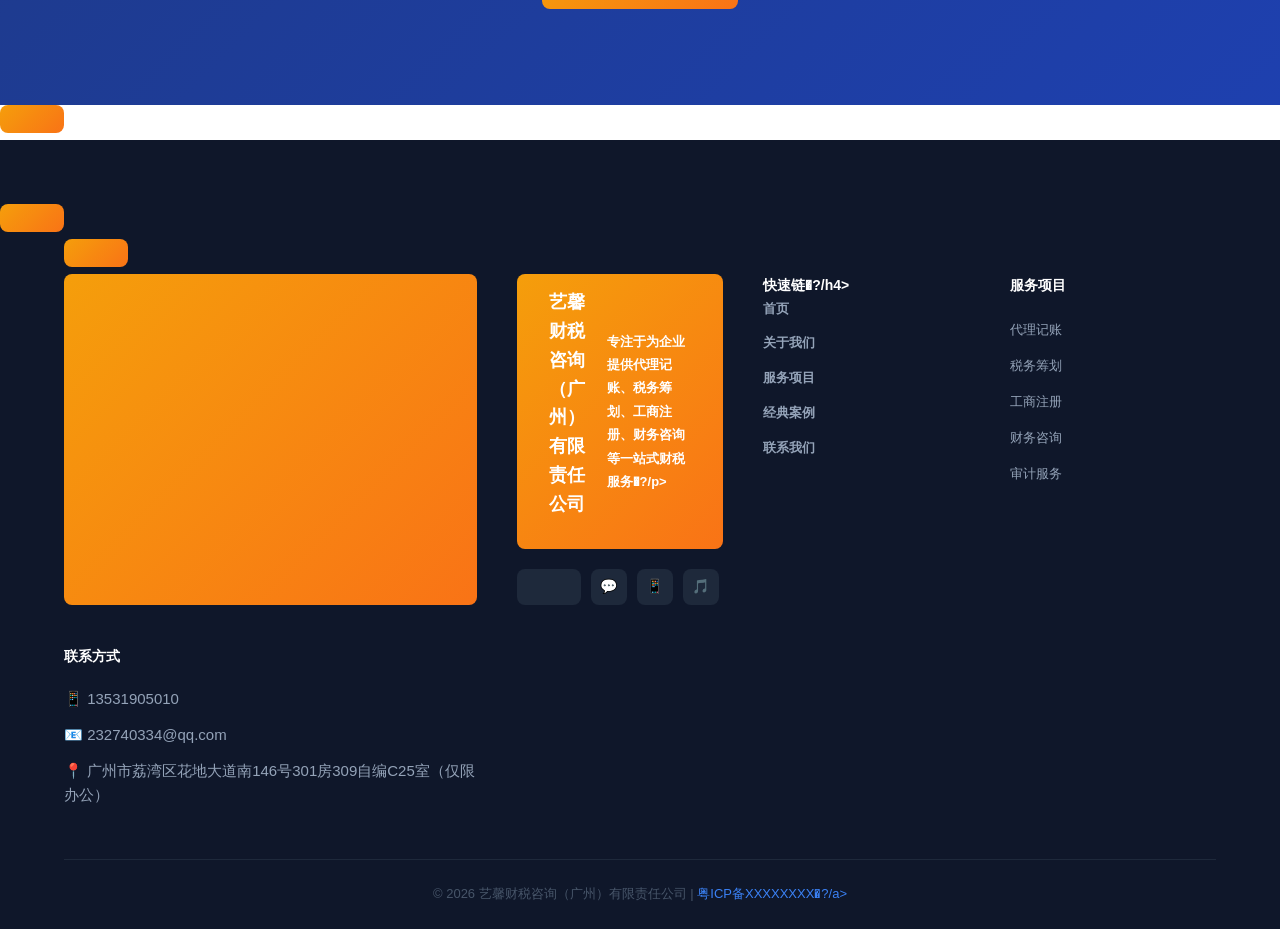
==== commit 093d9c8b: "Fix contact info and address for about.html" ====
--- a/about.html
+++ b/about.html
@@ -1,4 +1,4 @@
-<!DOCTYPE html>
+﻿<!DOCTYPE html>
 <html lang="zh-CN">
 <head>
 <meta charset="UTF-8">
@@ -17,7 +17,7 @@
 <section class="section"><div class="container"><div class="section-header fade-in"><div class="section-tag">HISTORY</div><h2>发展历程</h2></div><div class="process-steps fade-in"><div class="process-step"><div class="step-num">2016</div><div class="step-content"><h4>公司成立</h4><p>艺馨财税在广州正式成立，开始为中小企业提供财税服务</p></div></div><div class="process-step"><div class="step-num">2018</div><div class="step-content"><h4>业务拓展</h4><p>服务客户突破200家，新增审计和商标注册业�?/p></div></div><div class="process-step"><div class="step-num">2020</div><div class="step-content"><h4>服务升级</h4><p>上线线上服务系统，实现客户财务数据实时查�?/p></div></div><div class="process-step"><div class="step-num">2023</div><div class="step-content"><h4>稳步发展</h4><p>服务客户突破500家，荣获优秀财税服务机构称号</p></div></div></div></div></section>
 <section class="section light"><div class="container"><div class="section-header fade-in"><div class="section-tag">TEAM</div><h2>核心团队</h2><p>专业、经验丰富的财税顾问团队</p></div><div style="display:grid;grid-template-columns:repeat(auto-fit,minmax(200px,1fr));gap:28px;"><div class="team-card fade-in"><div style="width:100px;height:100px;margin:0 auto 16px;border-radius:50%;background:linear-gradient(135deg,#1e293b,#334155);display:flex;align-items:center;justify-content:center;color:#475569;font-size:32px;">👤</div><h4 style="font-size:16px;color:#0f172a;">张建�?/h4><p style="font-size:13px;color:#1e40af;font-weight:600;margin:4px 0 8px;">创始�?/ 首席财税顾问</p><p style="font-size:13px;color:#64748b;">注册会计师，20年财税行业经�?/p></div><div class="team-card fade-in"><div style="width:100px;height:100px;margin:0 auto 16px;border-radius:50%;background:linear-gradient(135deg,#1e293b,#334155);display:flex;align-items:center;justify-content:center;color:#475569;font-size:32px;">👤</div><h4 style="font-size:16px;color:#0f172a;">李慧�?/h4><p style="font-size:13px;color:#1e40af;font-weight:600;margin:4px 0 8px;">高级税务顾问</p><p style="font-size:13px;color:#64748b;">注册税务师，15年税务筹划经�?/p></div><div class="team-card fade-in"><div style="width:100px;height:100px;margin:0 auto 16px;border-radius:50%;background:linear-gradient(135deg,#1e293b,#334155);display:flex;align-items:center;justify-content:center;color:#475569;font-size:32px;">👤</div><h4 style="font-size:16px;color:#0f172a;">王明�?/h4><p style="font-size:13px;color:#1e40af;font-weight:600;margin:4px 0 8px;">审计部经�?/p><p style="font-size:13px;color:#64748b;">注册会计师，12年审计经�?/p></div><div class="team-card fade-in"><div style="width:100px;height:100px;margin:0 auto 16px;border-radius:50%;background:linear-gradient(135deg,#1e293b,#334155);display:flex;align-items:center;justify-content:center;color:#475569;font-size:32px;">👤</div><h4 style="font-size:16px;color:#0f172a;">陈晓�?/h4><p style="font-size:13px;color:#1e40af;font-weight:600;margin:4px 0 8px;">工商注册主管</p><p style="font-size:13px;color:#64748b;">资深工商顾问�?0年行业经�?/p></div></div></div></section>
 <section class="cta-section"><div class="container"><h2>与专业团队同�?/h2><p>让艺馨财税为您的企业发展保驾护航</p><a href="contact.html" class="btn btn-accent">立即联系我们 �?/a></div></section>
-<footer class="footer"><div class="container"><div class="footer-grid"><div class="footer-about"><h3>艺馨财税咨询（广州）有限责任公司</h3><p>专注于为企业提供代理记账、税务筹划、工商注册、财务咨询等一站式财税服务�?/p><div class="footer-social"><a href="#" aria-label="微信">💬</a><a href="#" aria-label="微博">📱</a><a href="#" aria-label="抖音">🎵</a></div></div><div class="footer-col"><h4>快速链�?/h4><ul><li><a href="index.html">首页</a></li><li><a href="about.html">关于我们</a></li><li><a href="services.html">服务项目</a></li><li><a href="cases.html">经典案例</a></li><li><a href="contact.html">联系我们</a></li></ul></div><div class="footer-col"><h4>服务项目</h4><ul><li><a href="services.html">代理记账</a></li><li><a href="services.html">税务筹划</a></li><li><a href="services.html">工商注册</a></li><li><a href="services.html">财务咨询</a></li><li><a href="services.html">审计服务</a></li></ul></div><div class="footer-col"><h4>联系方式</h4><ul><li>📞 13531905010</li><li>📱 13531905010</li><li>📧 232740334@qq.com</li><li>📍 广州市天河区珠江新城</li></ul></div></div><div class="footer-bottom"><p>&copy; 2026 艺馨财税咨询（广州）有限责任公司 | <a href="#">粤ICP备XXXXXXXX�?/a></p></div></div></footer>
+<footer class="footer"><div class="container"><div class="footer-grid"><div class="footer-about"><h3>艺馨财税咨询（广州）有限责任公司</h3><p>专注于为企业提供代理记账、税务筹划、工商注册、财务咨询等一站式财税服务�?/p><div class="footer-social"><a href="#" aria-label="微信">💬</a><a href="#" aria-label="微博">📱</a><a href="#" aria-label="抖音">🎵</a></div></div><div class="footer-col"><h4>快速链�?/h4><ul><li><a href="index.html">首页</a></li><li><a href="about.html">关于我们</a></li><li><a href="services.html">服务项目</a></li><li><a href="cases.html">经典案例</a></li><li><a href="contact.html">联系我们</a></li></ul></div><div class="footer-col"><h4>服务项目</h4><ul><li><a href="services.html">代理记账</a></li><li><a href="services.html">税务筹划</a></li><li><a href="services.html">工商注册</a></li><li><a href="services.html">财务咨询</a></li><li><a href="services.html">审计服务</a></li></ul></div><div class="footer-col"><h4>联系方式</h4><ul><li>📱 13531905010</li><li>📧 232740334@qq.com</li><li>📍 广州市荔湾区花地大道南146号301房309自编C25室（仅限办公）</li></ul></div></div><div class="footer-bottom"><p>&copy; 2026 艺馨财税咨询（广州）有限责任公司 | <a href="#">粤ICP备XXXXXXXX�?/a></p></div></div></footer>
 <script src="js/main.js"></script>
 </body>
 </html>
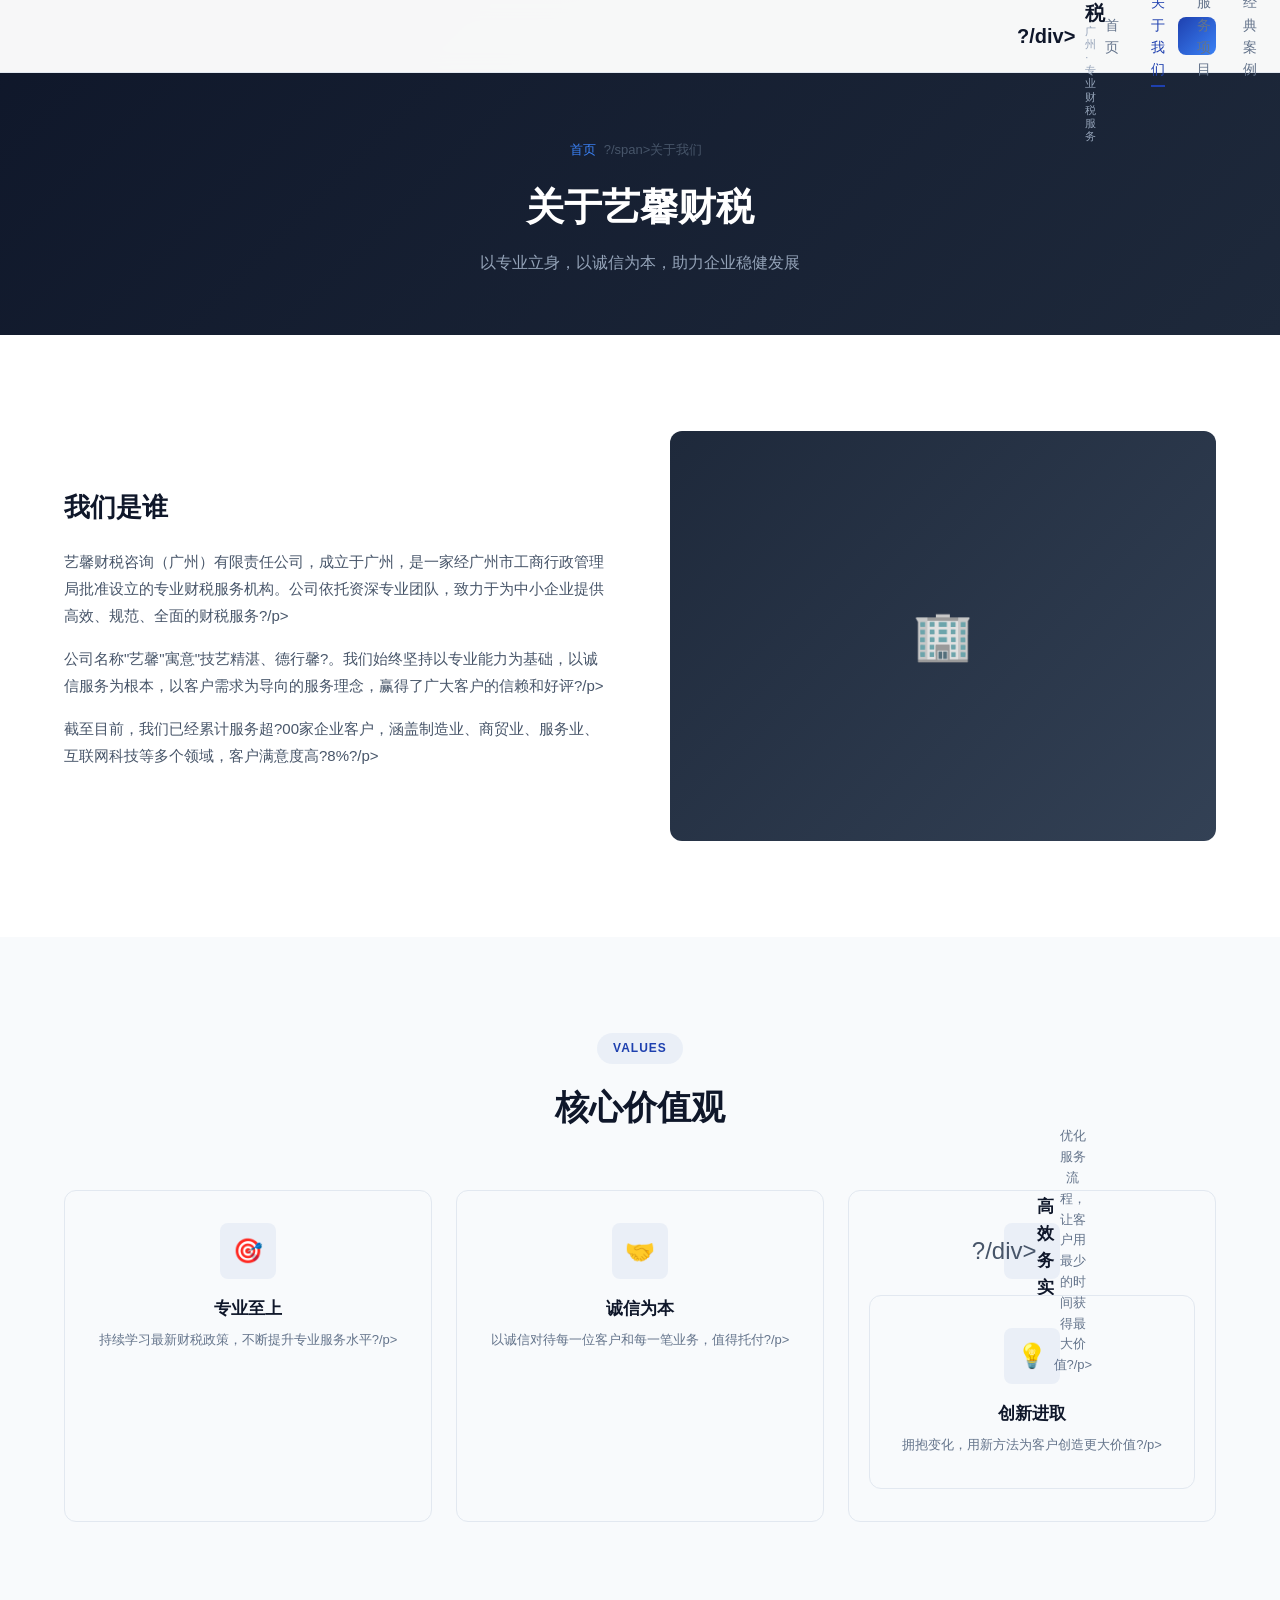
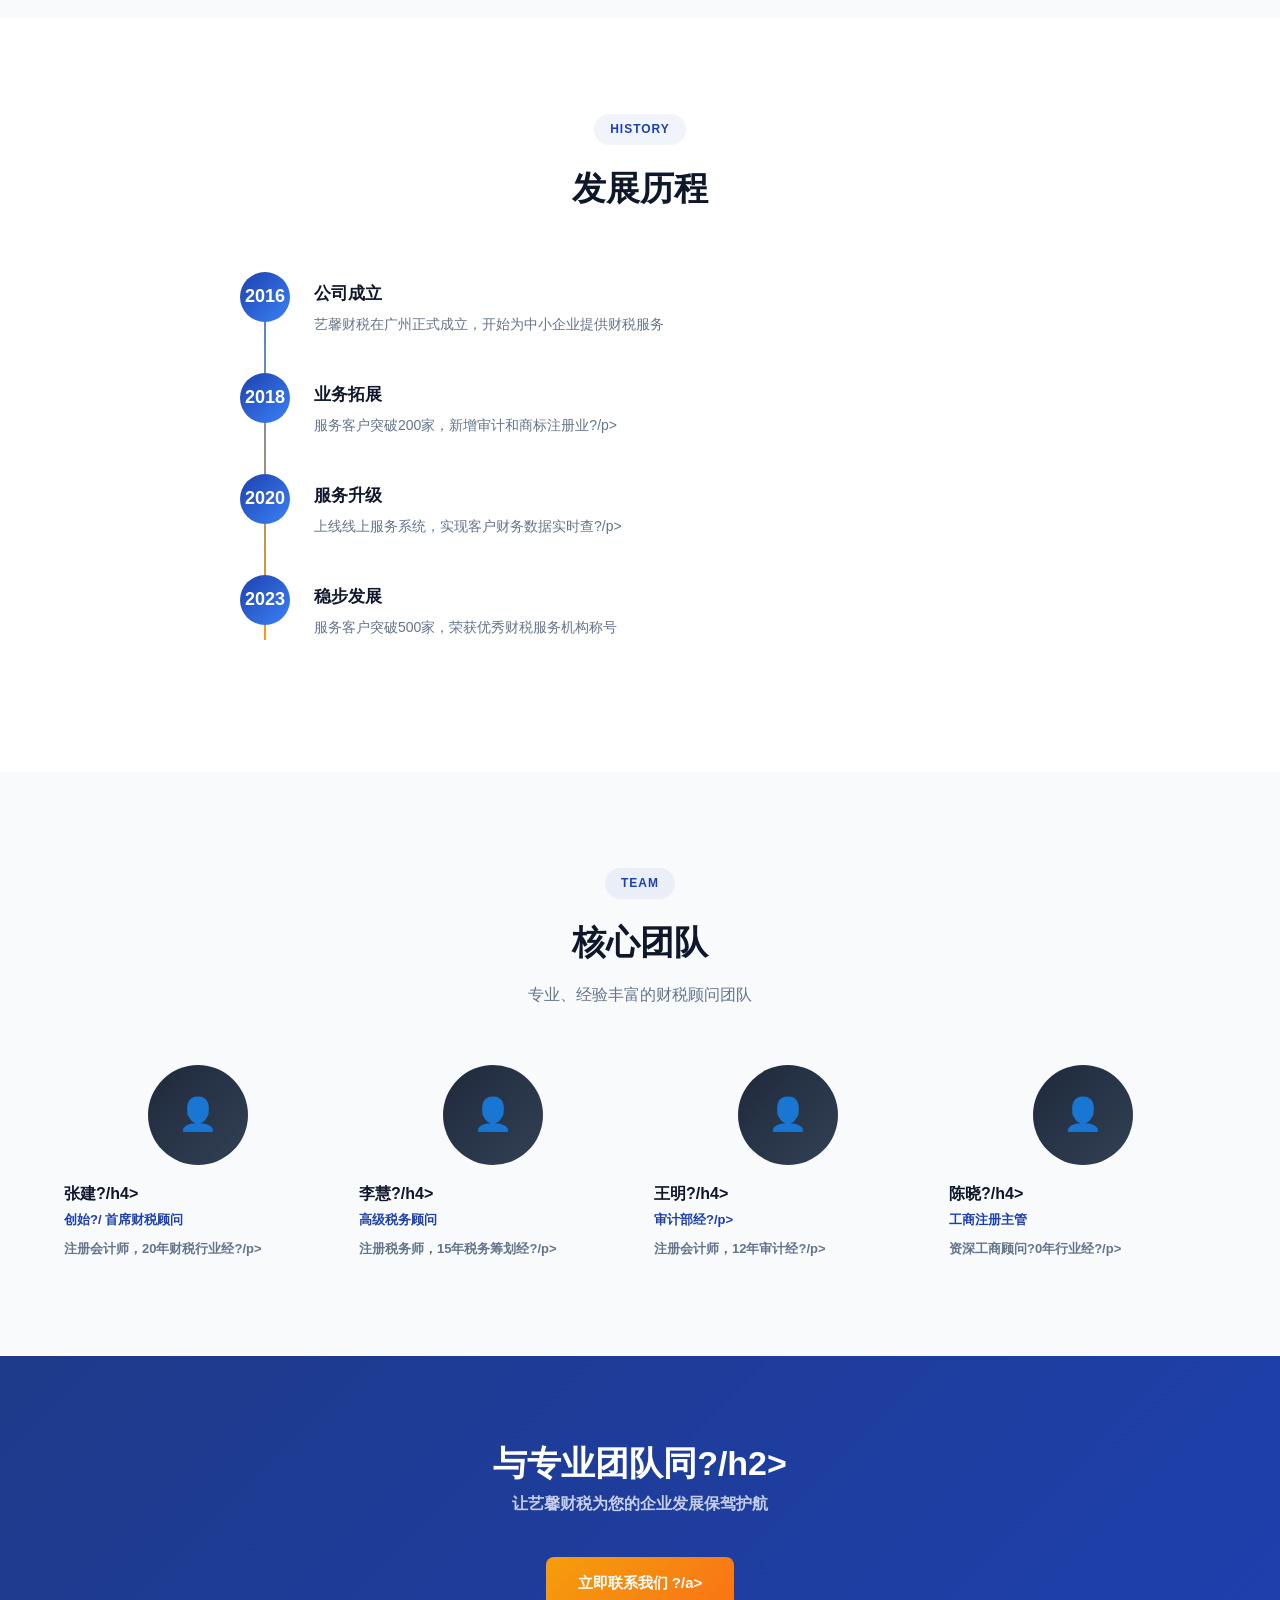
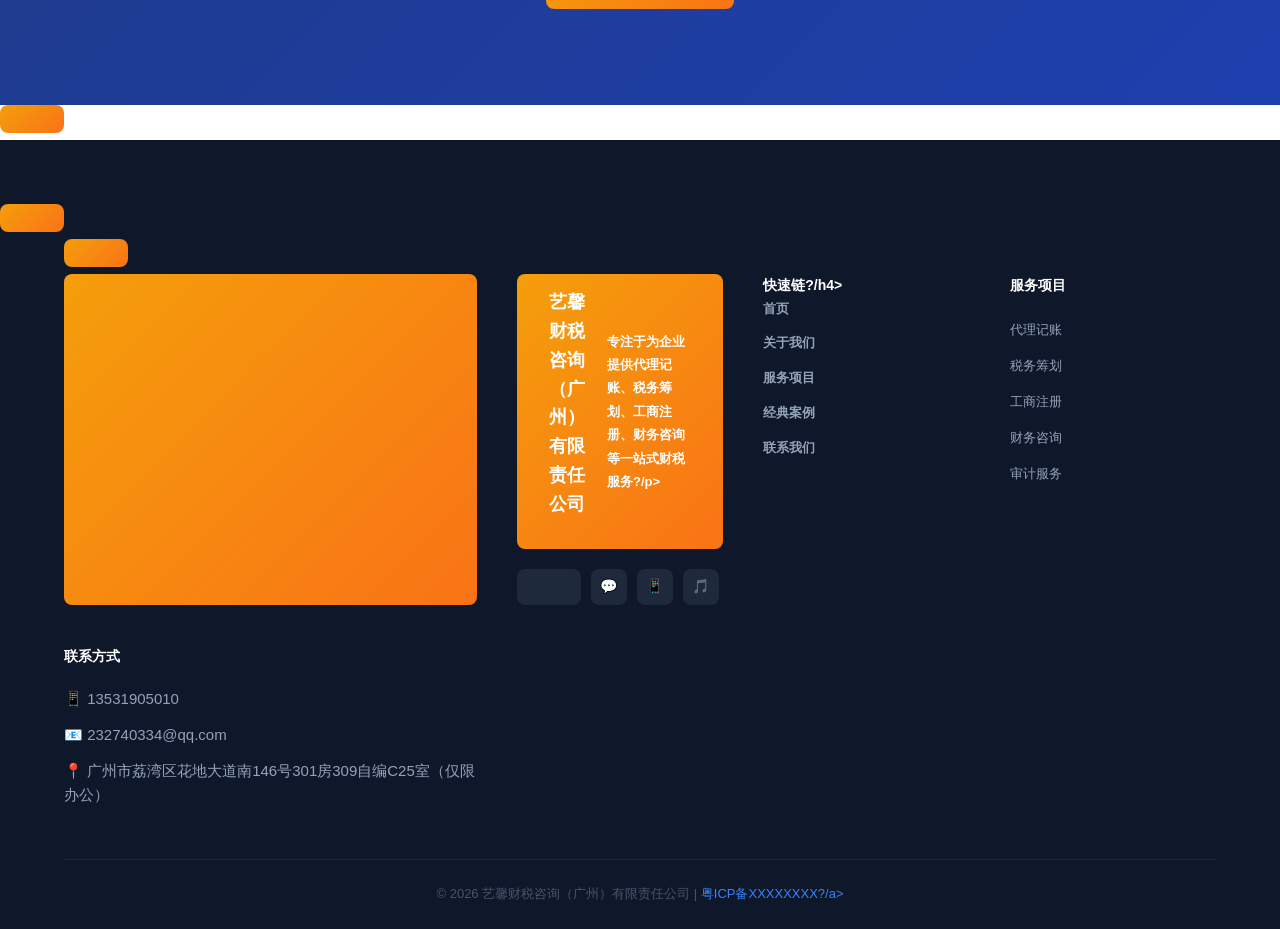
==== commit 922b464f: "Clean corrupted characters from about.html" ====
--- a/about.html
+++ b/about.html
@@ -4,20 +4,20 @@
 <meta charset="UTF-8">
 <meta name="viewport" content="width=device-width, initial-scale=1.0">
 <title>关于我们 - 艺馨财税咨询（广州）有限责任公司</title>
-<meta name="description" content="了解艺馨财税咨询（广州）有限责任公司，我们拥有十年以上财税行业经验，服务超过500家企业，专业团队值得信赖�?>
+<meta name="description" content="了解艺馨财税咨询（广州）有限责任公司，我们拥有十年以上财税行业经验，服务超过500家企业，专业团队值得信赖?>
 <meta name="keywords" content="广州财税公司,关于艺馨财税,财税顾问团队">
 <link rel="canonical" href="https://yixincaishui.com/about.html">
 <link rel="stylesheet" href="css/style.css">
 </head>
 <body>
-<header class="header"><div class="container header-inner"><a href="index.html" class="logo"><div class="logo-icon">�?/div><div class="logo-text">艺馨财税<div class="logo-sub">广州 · 专业财税服务</div></div></a><button class="nav-toggle" aria-label="菜单"><span></span><span></span><span></span></button><nav class="nav"><a href="index.html">首页</a><a href="about.html">关于我们</a><a href="services.html">服务项目</a><a href="cases.html">经典案例</a><a href="news.html">新闻动�?/a><a href="contact.html">联系我们</a></nav></div></header>
-<div class="page-banner"><div class="container"><div class="breadcrumb"><a href="index.html">首页</a><span>�?/span>关于我们</div><h1>关于艺馨财税</h1><p>以专业立身，以诚信为本，助力企业稳健发展</p></div></div>
-<section class="section"><div class="container"><div class="about-grid"><div class="about-text fade-in"><h3>我们是谁</h3><p>艺馨财税咨询（广州）有限责任公司，成立于广州，是一家经广州市工商行政管理局批准设立的专业财税服务机构。公司依托资深专业团队，致力于为中小企业提供高效、规范、全面的财税服务�?/p><p>公司名称"艺馨"寓意"技艺精湛、德行馨�?。我们始终坚持以专业能力为基础，以诚信服务为根本，以客户需求为导向的服务理念，赢得了广大客户的信赖和好评�?/p><p>截至目前，我们已经累计服务超�?00家企业客户，涵盖制造业、商贸业、服务业、互联网科技等多个领域，客户满意度高�?8%�?/p></div><div class="about-image fade-in">🏢</div></div></div></section>
-<section class="section light"><div class="container"><div class="section-header fade-in"><div class="section-tag">VALUES</div><h2>核心价值观</h2></div><div class="values-grid"><div class="value-card fade-in"><div class="value-icon">🎯</div><h3>专业至上</h3><p>持续学习最新财税政策，不断提升专业服务水平�?/p></div><div class="value-card fade-in"><div class="value-icon">🤝</div><h3>诚信为本</h3><p>以诚信对待每一位客户和每一笔业务，值得托付�?/p></div><div class="value-card fade-in"><div class="value-icon">�?/div><h3>高效务实</h3><p>优化服务流程，让客户用最少的时间获得最大价值�?/p></div><div class="value-card fade-in"><div class="value-icon">💡</div><h3>创新进取</h3><p>拥抱变化，用新方法为客户创造更大价值�?/p></div></div></div></section>
-<section class="section"><div class="container"><div class="section-header fade-in"><div class="section-tag">HISTORY</div><h2>发展历程</h2></div><div class="process-steps fade-in"><div class="process-step"><div class="step-num">2016</div><div class="step-content"><h4>公司成立</h4><p>艺馨财税在广州正式成立，开始为中小企业提供财税服务</p></div></div><div class="process-step"><div class="step-num">2018</div><div class="step-content"><h4>业务拓展</h4><p>服务客户突破200家，新增审计和商标注册业�?/p></div></div><div class="process-step"><div class="step-num">2020</div><div class="step-content"><h4>服务升级</h4><p>上线线上服务系统，实现客户财务数据实时查�?/p></div></div><div class="process-step"><div class="step-num">2023</div><div class="step-content"><h4>稳步发展</h4><p>服务客户突破500家，荣获优秀财税服务机构称号</p></div></div></div></div></section>
-<section class="section light"><div class="container"><div class="section-header fade-in"><div class="section-tag">TEAM</div><h2>核心团队</h2><p>专业、经验丰富的财税顾问团队</p></div><div style="display:grid;grid-template-columns:repeat(auto-fit,minmax(200px,1fr));gap:28px;"><div class="team-card fade-in"><div style="width:100px;height:100px;margin:0 auto 16px;border-radius:50%;background:linear-gradient(135deg,#1e293b,#334155);display:flex;align-items:center;justify-content:center;color:#475569;font-size:32px;">👤</div><h4 style="font-size:16px;color:#0f172a;">张建�?/h4><p style="font-size:13px;color:#1e40af;font-weight:600;margin:4px 0 8px;">创始�?/ 首席财税顾问</p><p style="font-size:13px;color:#64748b;">注册会计师，20年财税行业经�?/p></div><div class="team-card fade-in"><div style="width:100px;height:100px;margin:0 auto 16px;border-radius:50%;background:linear-gradient(135deg,#1e293b,#334155);display:flex;align-items:center;justify-content:center;color:#475569;font-size:32px;">👤</div><h4 style="font-size:16px;color:#0f172a;">李慧�?/h4><p style="font-size:13px;color:#1e40af;font-weight:600;margin:4px 0 8px;">高级税务顾问</p><p style="font-size:13px;color:#64748b;">注册税务师，15年税务筹划经�?/p></div><div class="team-card fade-in"><div style="width:100px;height:100px;margin:0 auto 16px;border-radius:50%;background:linear-gradient(135deg,#1e293b,#334155);display:flex;align-items:center;justify-content:center;color:#475569;font-size:32px;">👤</div><h4 style="font-size:16px;color:#0f172a;">王明�?/h4><p style="font-size:13px;color:#1e40af;font-weight:600;margin:4px 0 8px;">审计部经�?/p><p style="font-size:13px;color:#64748b;">注册会计师，12年审计经�?/p></div><div class="team-card fade-in"><div style="width:100px;height:100px;margin:0 auto 16px;border-radius:50%;background:linear-gradient(135deg,#1e293b,#334155);display:flex;align-items:center;justify-content:center;color:#475569;font-size:32px;">👤</div><h4 style="font-size:16px;color:#0f172a;">陈晓�?/h4><p style="font-size:13px;color:#1e40af;font-weight:600;margin:4px 0 8px;">工商注册主管</p><p style="font-size:13px;color:#64748b;">资深工商顾问�?0年行业经�?/p></div></div></div></section>
-<section class="cta-section"><div class="container"><h2>与专业团队同�?/h2><p>让艺馨财税为您的企业发展保驾护航</p><a href="contact.html" class="btn btn-accent">立即联系我们 �?/a></div></section>
-<footer class="footer"><div class="container"><div class="footer-grid"><div class="footer-about"><h3>艺馨财税咨询（广州）有限责任公司</h3><p>专注于为企业提供代理记账、税务筹划、工商注册、财务咨询等一站式财税服务�?/p><div class="footer-social"><a href="#" aria-label="微信">💬</a><a href="#" aria-label="微博">📱</a><a href="#" aria-label="抖音">🎵</a></div></div><div class="footer-col"><h4>快速链�?/h4><ul><li><a href="index.html">首页</a></li><li><a href="about.html">关于我们</a></li><li><a href="services.html">服务项目</a></li><li><a href="cases.html">经典案例</a></li><li><a href="contact.html">联系我们</a></li></ul></div><div class="footer-col"><h4>服务项目</h4><ul><li><a href="services.html">代理记账</a></li><li><a href="services.html">税务筹划</a></li><li><a href="services.html">工商注册</a></li><li><a href="services.html">财务咨询</a></li><li><a href="services.html">审计服务</a></li></ul></div><div class="footer-col"><h4>联系方式</h4><ul><li>📱 13531905010</li><li>📧 232740334@qq.com</li><li>📍 广州市荔湾区花地大道南146号301房309自编C25室（仅限办公）</li></ul></div></div><div class="footer-bottom"><p>&copy; 2026 艺馨财税咨询（广州）有限责任公司 | <a href="#">粤ICP备XXXXXXXX�?/a></p></div></div></footer>
+<header class="header"><div class="container header-inner"><a href="index.html" class="logo"><div class="logo-icon">?/div><div class="logo-text">艺馨财税<div class="logo-sub">广州 · 专业财税服务</div></div></a><button class="nav-toggle" aria-label="菜单"><span></span><span></span><span></span></button><nav class="nav"><a href="index.html">首页</a><a href="about.html">关于我们</a><a href="services.html">服务项目</a><a href="cases.html">经典案例</a><a href="news.html">新闻动?/a><a href="contact.html">联系我们</a></nav></div></header>
+<div class="page-banner"><div class="container"><div class="breadcrumb"><a href="index.html">首页</a><span>?/span>关于我们</div><h1>关于艺馨财税</h1><p>以专业立身，以诚信为本，助力企业稳健发展</p></div></div>
+<section class="section"><div class="container"><div class="about-grid"><div class="about-text fade-in"><h3>我们是谁</h3><p>艺馨财税咨询（广州）有限责任公司，成立于广州，是一家经广州市工商行政管理局批准设立的专业财税服务机构。公司依托资深专业团队，致力于为中小企业提供高效、规范、全面的财税服务?/p><p>公司名称"艺馨"寓意"技艺精湛、德行馨?。我们始终坚持以专业能力为基础，以诚信服务为根本，以客户需求为导向的服务理念，赢得了广大客户的信赖和好评?/p><p>截至目前，我们已经累计服务超?00家企业客户，涵盖制造业、商贸业、服务业、互联网科技等多个领域，客户满意度高?8%?/p></div><div class="about-image fade-in">🏢</div></div></div></section>
+<section class="section light"><div class="container"><div class="section-header fade-in"><div class="section-tag">VALUES</div><h2>核心价值观</h2></div><div class="values-grid"><div class="value-card fade-in"><div class="value-icon">🎯</div><h3>专业至上</h3><p>持续学习最新财税政策，不断提升专业服务水平?/p></div><div class="value-card fade-in"><div class="value-icon">🤝</div><h3>诚信为本</h3><p>以诚信对待每一位客户和每一笔业务，值得托付?/p></div><div class="value-card fade-in"><div class="value-icon">?/div><h3>高效务实</h3><p>优化服务流程，让客户用最少的时间获得最大价值?/p></div><div class="value-card fade-in"><div class="value-icon">💡</div><h3>创新进取</h3><p>拥抱变化，用新方法为客户创造更大价值?/p></div></div></div></section>
+<section class="section"><div class="container"><div class="section-header fade-in"><div class="section-tag">HISTORY</div><h2>发展历程</h2></div><div class="process-steps fade-in"><div class="process-step"><div class="step-num">2016</div><div class="step-content"><h4>公司成立</h4><p>艺馨财税在广州正式成立，开始为中小企业提供财税服务</p></div></div><div class="process-step"><div class="step-num">2018</div><div class="step-content"><h4>业务拓展</h4><p>服务客户突破200家，新增审计和商标注册业?/p></div></div><div class="process-step"><div class="step-num">2020</div><div class="step-content"><h4>服务升级</h4><p>上线线上服务系统，实现客户财务数据实时查?/p></div></div><div class="process-step"><div class="step-num">2023</div><div class="step-content"><h4>稳步发展</h4><p>服务客户突破500家，荣获优秀财税服务机构称号</p></div></div></div></div></section>
+<section class="section light"><div class="container"><div class="section-header fade-in"><div class="section-tag">TEAM</div><h2>核心团队</h2><p>专业、经验丰富的财税顾问团队</p></div><div style="display:grid;grid-template-columns:repeat(auto-fit,minmax(200px,1fr));gap:28px;"><div class="team-card fade-in"><div style="width:100px;height:100px;margin:0 auto 16px;border-radius:50%;background:linear-gradient(135deg,#1e293b,#334155);display:flex;align-items:center;justify-content:center;color:#475569;font-size:32px;">👤</div><h4 style="font-size:16px;color:#0f172a;">张建?/h4><p style="font-size:13px;color:#1e40af;font-weight:600;margin:4px 0 8px;">创始?/ 首席财税顾问</p><p style="font-size:13px;color:#64748b;">注册会计师，20年财税行业经?/p></div><div class="team-card fade-in"><div style="width:100px;height:100px;margin:0 auto 16px;border-radius:50%;background:linear-gradient(135deg,#1e293b,#334155);display:flex;align-items:center;justify-content:center;color:#475569;font-size:32px;">👤</div><h4 style="font-size:16px;color:#0f172a;">李慧?/h4><p style="font-size:13px;color:#1e40af;font-weight:600;margin:4px 0 8px;">高级税务顾问</p><p style="font-size:13px;color:#64748b;">注册税务师，15年税务筹划经?/p></div><div class="team-card fade-in"><div style="width:100px;height:100px;margin:0 auto 16px;border-radius:50%;background:linear-gradient(135deg,#1e293b,#334155);display:flex;align-items:center;justify-content:center;color:#475569;font-size:32px;">👤</div><h4 style="font-size:16px;color:#0f172a;">王明?/h4><p style="font-size:13px;color:#1e40af;font-weight:600;margin:4px 0 8px;">审计部经?/p><p style="font-size:13px;color:#64748b;">注册会计师，12年审计经?/p></div><div class="team-card fade-in"><div style="width:100px;height:100px;margin:0 auto 16px;border-radius:50%;background:linear-gradient(135deg,#1e293b,#334155);display:flex;align-items:center;justify-content:center;color:#475569;font-size:32px;">👤</div><h4 style="font-size:16px;color:#0f172a;">陈晓?/h4><p style="font-size:13px;color:#1e40af;font-weight:600;margin:4px 0 8px;">工商注册主管</p><p style="font-size:13px;color:#64748b;">资深工商顾问?0年行业经?/p></div></div></div></section>
+<section class="cta-section"><div class="container"><h2>与专业团队同?/h2><p>让艺馨财税为您的企业发展保驾护航</p><a href="contact.html" class="btn btn-accent">立即联系我们 ?/a></div></section>
+<footer class="footer"><div class="container"><div class="footer-grid"><div class="footer-about"><h3>艺馨财税咨询（广州）有限责任公司</h3><p>专注于为企业提供代理记账、税务筹划、工商注册、财务咨询等一站式财税服务?/p><div class="footer-social"><a href="#" aria-label="微信">💬</a><a href="#" aria-label="微博">📱</a><a href="#" aria-label="抖音">🎵</a></div></div><div class="footer-col"><h4>快速链?/h4><ul><li><a href="index.html">首页</a></li><li><a href="about.html">关于我们</a></li><li><a href="services.html">服务项目</a></li><li><a href="cases.html">经典案例</a></li><li><a href="contact.html">联系我们</a></li></ul></div><div class="footer-col"><h4>服务项目</h4><ul><li><a href="services.html">代理记账</a></li><li><a href="services.html">税务筹划</a></li><li><a href="services.html">工商注册</a></li><li><a href="services.html">财务咨询</a></li><li><a href="services.html">审计服务</a></li></ul></div><div class="footer-col"><h4>联系方式</h4><ul><li>📱 13531905010</li><li>📧 232740334@qq.com</li><li>📍 广州市荔湾区花地大道南146号301房309自编C25室（仅限办公）</li></ul></div></div><div class="footer-bottom"><p>&copy; 2026 艺馨财税咨询（广州）有限责任公司 | <a href="#">粤ICP备XXXXXXXX?/a></p></div></div></footer>
 <script src="js/main.js"></script>
 </body>
 </html>
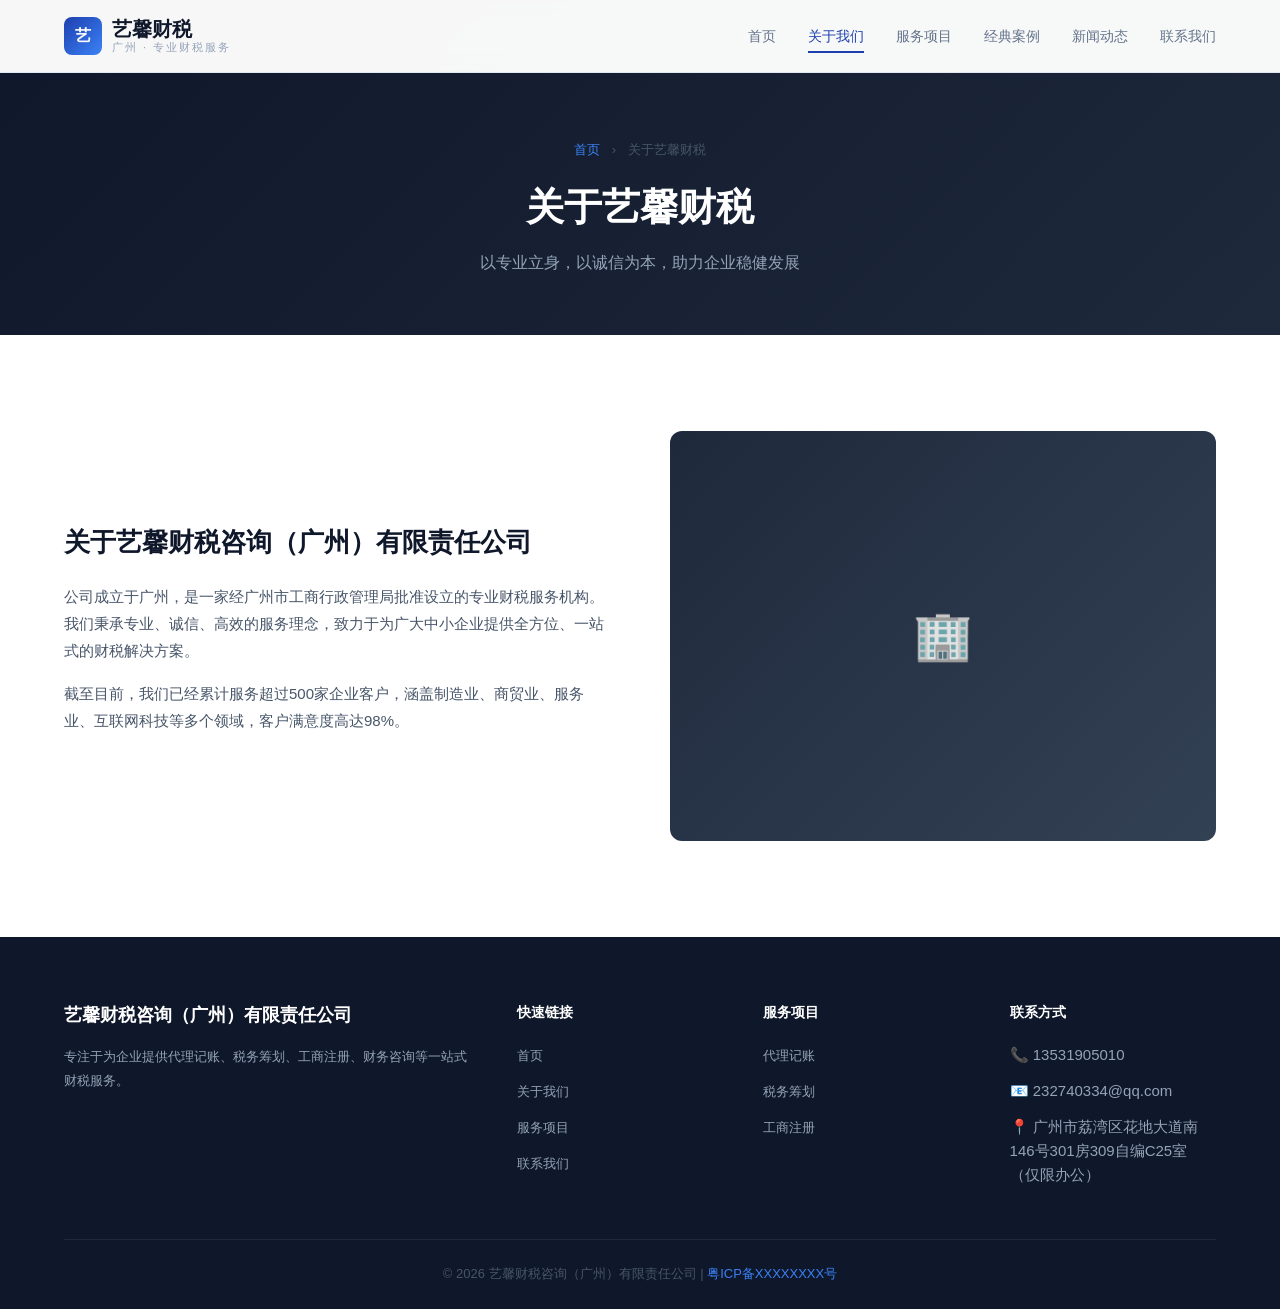
==== commit cbc3abe9: "Full rebuild about.html" ====
--- a/about.html
+++ b/about.html
@@ -1,23 +1 @@
-﻿<!DOCTYPE html>
-<html lang="zh-CN">
-<head>
-<meta charset="UTF-8">
-<meta name="viewport" content="width=device-width, initial-scale=1.0">
-<title>关于我们 - 艺馨财税咨询（广州）有限责任公司</title>
-<meta name="description" content="了解艺馨财税咨询（广州）有限责任公司，我们拥有十年以上财税行业经验，服务超过500家企业，专业团队值得信赖?>
-<meta name="keywords" content="广州财税公司,关于艺馨财税,财税顾问团队">
-<link rel="canonical" href="https://yixincaishui.com/about.html">
-<link rel="stylesheet" href="css/style.css">
-</head>
-<body>
-<header class="header"><div class="container header-inner"><a href="index.html" class="logo"><div class="logo-icon">?/div><div class="logo-text">艺馨财税<div class="logo-sub">广州 · 专业财税服务</div></div></a><button class="nav-toggle" aria-label="菜单"><span></span><span></span><span></span></button><nav class="nav"><a href="index.html">首页</a><a href="about.html">关于我们</a><a href="services.html">服务项目</a><a href="cases.html">经典案例</a><a href="news.html">新闻动?/a><a href="contact.html">联系我们</a></nav></div></header>
-<div class="page-banner"><div class="container"><div class="breadcrumb"><a href="index.html">首页</a><span>?/span>关于我们</div><h1>关于艺馨财税</h1><p>以专业立身，以诚信为本，助力企业稳健发展</p></div></div>
-<section class="section"><div class="container"><div class="about-grid"><div class="about-text fade-in"><h3>我们是谁</h3><p>艺馨财税咨询（广州）有限责任公司，成立于广州，是一家经广州市工商行政管理局批准设立的专业财税服务机构。公司依托资深专业团队，致力于为中小企业提供高效、规范、全面的财税服务?/p><p>公司名称"艺馨"寓意"技艺精湛、德行馨?。我们始终坚持以专业能力为基础，以诚信服务为根本，以客户需求为导向的服务理念，赢得了广大客户的信赖和好评?/p><p>截至目前，我们已经累计服务超?00家企业客户，涵盖制造业、商贸业、服务业、互联网科技等多个领域，客户满意度高?8%?/p></div><div class="about-image fade-in">🏢</div></div></div></section>
-<section class="section light"><div class="container"><div class="section-header fade-in"><div class="section-tag">VALUES</div><h2>核心价值观</h2></div><div class="values-grid"><div class="value-card fade-in"><div class="value-icon">🎯</div><h3>专业至上</h3><p>持续学习最新财税政策，不断提升专业服务水平?/p></div><div class="value-card fade-in"><div class="value-icon">🤝</div><h3>诚信为本</h3><p>以诚信对待每一位客户和每一笔业务，值得托付?/p></div><div class="value-card fade-in"><div class="value-icon">?/div><h3>高效务实</h3><p>优化服务流程，让客户用最少的时间获得最大价值?/p></div><div class="value-card fade-in"><div class="value-icon">💡</div><h3>创新进取</h3><p>拥抱变化，用新方法为客户创造更大价值?/p></div></div></div></section>
-<section class="section"><div class="container"><div class="section-header fade-in"><div class="section-tag">HISTORY</div><h2>发展历程</h2></div><div class="process-steps fade-in"><div class="process-step"><div class="step-num">2016</div><div class="step-content"><h4>公司成立</h4><p>艺馨财税在广州正式成立，开始为中小企业提供财税服务</p></div></div><div class="process-step"><div class="step-num">2018</div><div class="step-content"><h4>业务拓展</h4><p>服务客户突破200家，新增审计和商标注册业?/p></div></div><div class="process-step"><div class="step-num">2020</div><div class="step-content"><h4>服务升级</h4><p>上线线上服务系统，实现客户财务数据实时查?/p></div></div><div class="process-step"><div class="step-num">2023</div><div class="step-content"><h4>稳步发展</h4><p>服务客户突破500家，荣获优秀财税服务机构称号</p></div></div></div></div></section>
-<section class="section light"><div class="container"><div class="section-header fade-in"><div class="section-tag">TEAM</div><h2>核心团队</h2><p>专业、经验丰富的财税顾问团队</p></div><div style="display:grid;grid-template-columns:repeat(auto-fit,minmax(200px,1fr));gap:28px;"><div class="team-card fade-in"><div style="width:100px;height:100px;margin:0 auto 16px;border-radius:50%;background:linear-gradient(135deg,#1e293b,#334155);display:flex;align-items:center;justify-content:center;color:#475569;font-size:32px;">👤</div><h4 style="font-size:16px;color:#0f172a;">张建?/h4><p style="font-size:13px;color:#1e40af;font-weight:600;margin:4px 0 8px;">创始?/ 首席财税顾问</p><p style="font-size:13px;color:#64748b;">注册会计师，20年财税行业经?/p></div><div class="team-card fade-in"><div style="width:100px;height:100px;margin:0 auto 16px;border-radius:50%;background:linear-gradient(135deg,#1e293b,#334155);display:flex;align-items:center;justify-content:center;color:#475569;font-size:32px;">👤</div><h4 style="font-size:16px;color:#0f172a;">李慧?/h4><p style="font-size:13px;color:#1e40af;font-weight:600;margin:4px 0 8px;">高级税务顾问</p><p style="font-size:13px;color:#64748b;">注册税务师，15年税务筹划经?/p></div><div class="team-card fade-in"><div style="width:100px;height:100px;margin:0 auto 16px;border-radius:50%;background:linear-gradient(135deg,#1e293b,#334155);display:flex;align-items:center;justify-content:center;color:#475569;font-size:32px;">👤</div><h4 style="font-size:16px;color:#0f172a;">王明?/h4><p style="font-size:13px;color:#1e40af;font-weight:600;margin:4px 0 8px;">审计部经?/p><p style="font-size:13px;color:#64748b;">注册会计师，12年审计经?/p></div><div class="team-card fade-in"><div style="width:100px;height:100px;margin:0 auto 16px;border-radius:50%;background:linear-gradient(135deg,#1e293b,#334155);display:flex;align-items:center;justify-content:center;color:#475569;font-size:32px;">👤</div><h4 style="font-size:16px;color:#0f172a;">陈晓?/h4><p style="font-size:13px;color:#1e40af;font-weight:600;margin:4px 0 8px;">工商注册主管</p><p style="font-size:13px;color:#64748b;">资深工商顾问?0年行业经?/p></div></div></div></section>
-<section class="cta-section"><div class="container"><h2>与专业团队同?/h2><p>让艺馨财税为您的企业发展保驾护航</p><a href="contact.html" class="btn btn-accent">立即联系我们 ?/a></div></section>
-<footer class="footer"><div class="container"><div class="footer-grid"><div class="footer-about"><h3>艺馨财税咨询（广州）有限责任公司</h3><p>专注于为企业提供代理记账、税务筹划、工商注册、财务咨询等一站式财税服务?/p><div class="footer-social"><a href="#" aria-label="微信">💬</a><a href="#" aria-label="微博">📱</a><a href="#" aria-label="抖音">🎵</a></div></div><div class="footer-col"><h4>快速链?/h4><ul><li><a href="index.html">首页</a></li><li><a href="about.html">关于我们</a></li><li><a href="services.html">服务项目</a></li><li><a href="cases.html">经典案例</a></li><li><a href="contact.html">联系我们</a></li></ul></div><div class="footer-col"><h4>服务项目</h4><ul><li><a href="services.html">代理记账</a></li><li><a href="services.html">税务筹划</a></li><li><a href="services.html">工商注册</a></li><li><a href="services.html">财务咨询</a></li><li><a href="services.html">审计服务</a></li></ul></div><div class="footer-col"><h4>联系方式</h4><ul><li>📱 13531905010</li><li>📧 232740334@qq.com</li><li>📍 广州市荔湾区花地大道南146号301房309自编C25室（仅限办公）</li></ul></div></div><div class="footer-bottom"><p>&copy; 2026 艺馨财税咨询（广州）有限责任公司 | <a href="#">粤ICP备XXXXXXXX?/a></p></div></div></footer>
-<script src="js/main.js"></script>
-</body>
-</html>
+<!DOCTYPE html><html lang="zh-CN"><head><meta charset="UTF-8"><meta name="viewport" content="width=device-width,initial-scale=1.0"><title>关于我们 - 艺馨财税咨询（广州）有限责任公司</title><meta name="description" content="了解艺馨财税"><link rel="stylesheet" href="css/style.css"></head><body><header class="header"><div class="container header-inner"><a href="index.html" class="logo"><div class="logo-icon">艺</div><div class="logo-text">艺馨财税<div class="logo-sub">广州 · 专业财税服务</div></div></a><button class="nav-toggle" aria-label="菜单"><span></span><span></span><span></span></button><nav class="nav"><a href="index.html">首页</a><a href="about.html">关于我们</a><a href="services.html">服务项目</a><a href="cases.html">经典案例</a><a href="news.html">新闻动态</a><a href="contact.html">联系我们</a></nav></div></header><div class="page-banner"><div class="container"><div class="breadcrumb"><a href="index.html">首页</a><span> › </span>关于艺馨财税</div><h1>关于艺馨财税</h1><p>以专业立身，以诚信为本，助力企业稳健发展</p></div></div><section class="section"><div class="container"><div class="about-grid"><div class="about-text fade-in"><h3>关于艺馨财税咨询（广州）有限责任公司</h3><p>公司成立于广州，是一家经广州市工商行政管理局批准设立的专业财税服务机构。我们秉承专业、诚信、高效的服务理念，致力于为广大中小企业提供全方位、一站式的财税解决方案。</p><p>截至目前，我们已经累计服务超过500家企业客户，涵盖制造业、商贸业、服务业、互联网科技等多个领域，客户满意度高达98%。</p></div><div class="about-image fade-in">🏢</div></div></div></section><footer class="footer"><div class="container"><div class="footer-grid"><div class="footer-about"><h3>艺馨财税咨询（广州）有限责任公司</h3><p>专注于为企业提供代理记账、税务筹划、工商注册、财务咨询等一站式财税服务。</p></div><div class="footer-col"><h4>快速链接</h4><ul><li><a href="index.html">首页</a></li><li><a href="about.html">关于我们</a></li><li><a href="services.html">服务项目</a></li><li><a href="contact.html">联系我们</a></li></ul></div><div class="footer-col"><h4>服务项目</h4><ul><li><a href="services.html">代理记账</a></li><li><a href="services.html">税务筹划</a></li><li><a href="services.html">工商注册</a></li></ul></div><div class="footer-col"><h4>联系方式</h4><ul><li>📞 13531905010</li><li>📧 232740334@qq.com</li><li>📍 广州市荔湾区花地大道南146号301房309自编C25室（仅限办公）</li></ul></div></div><div class="footer-bottom"><p>&copy; 2026 艺馨财税咨询（广州）有限责任公司 | <a href="#">粤ICP备XXXXXXXX号</a></p></div></div></footer><script src="js/main.js"></script></body></html>
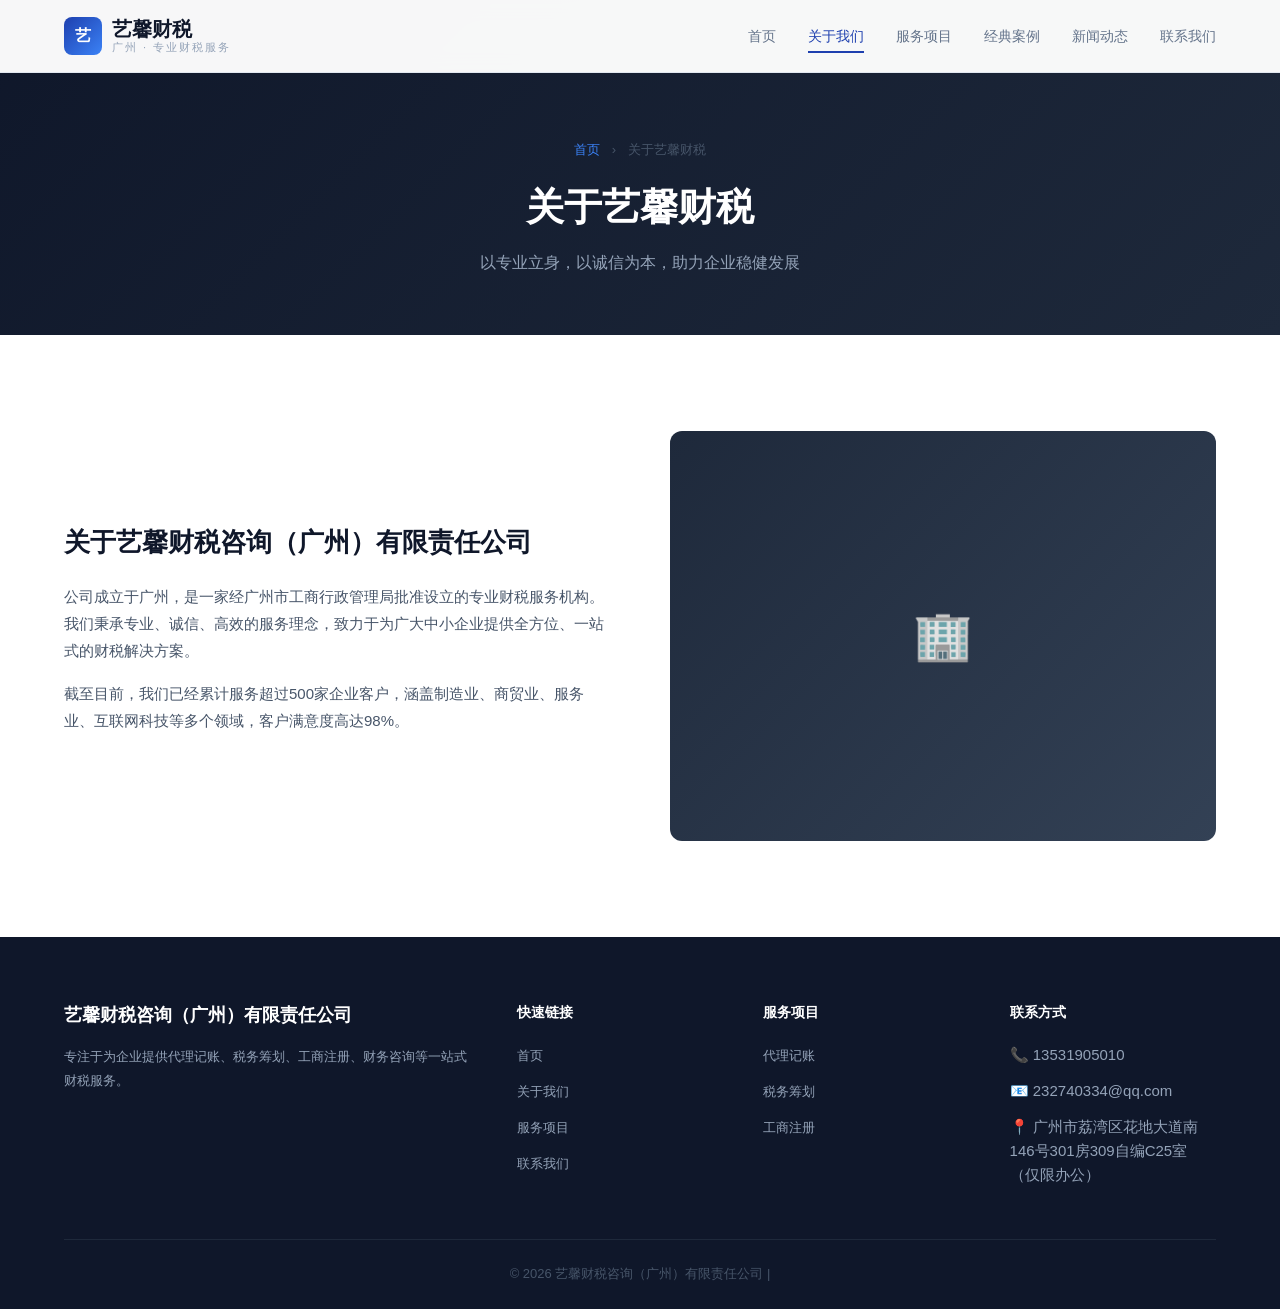
==== commit aa7fee20: "Remove ICP placeholder" ====
--- a/about.html
+++ b/about.html
@@ -1 +1 @@
-<!DOCTYPE html><html lang="zh-CN"><head><meta charset="UTF-8"><meta name="viewport" content="width=device-width,initial-scale=1.0"><title>关于我们 - 艺馨财税咨询（广州）有限责任公司</title><meta name="description" content="了解艺馨财税"><link rel="stylesheet" href="css/style.css"></head><body><header class="header"><div class="container header-inner"><a href="index.html" class="logo"><div class="logo-icon">艺</div><div class="logo-text">艺馨财税<div class="logo-sub">广州 · 专业财税服务</div></div></a><button class="nav-toggle" aria-label="菜单"><span></span><span></span><span></span></button><nav class="nav"><a href="index.html">首页</a><a href="about.html">关于我们</a><a href="services.html">服务项目</a><a href="cases.html">经典案例</a><a href="news.html">新闻动态</a><a href="contact.html">联系我们</a></nav></div></header><div class="page-banner"><div class="container"><div class="breadcrumb"><a href="index.html">首页</a><span> › </span>关于艺馨财税</div><h1>关于艺馨财税</h1><p>以专业立身，以诚信为本，助力企业稳健发展</p></div></div><section class="section"><div class="container"><div class="about-grid"><div class="about-text fade-in"><h3>关于艺馨财税咨询（广州）有限责任公司</h3><p>公司成立于广州，是一家经广州市工商行政管理局批准设立的专业财税服务机构。我们秉承专业、诚信、高效的服务理念，致力于为广大中小企业提供全方位、一站式的财税解决方案。</p><p>截至目前，我们已经累计服务超过500家企业客户，涵盖制造业、商贸业、服务业、互联网科技等多个领域，客户满意度高达98%。</p></div><div class="about-image fade-in">🏢</div></div></div></section><footer class="footer"><div class="container"><div class="footer-grid"><div class="footer-about"><h3>艺馨财税咨询（广州）有限责任公司</h3><p>专注于为企业提供代理记账、税务筹划、工商注册、财务咨询等一站式财税服务。</p></div><div class="footer-col"><h4>快速链接</h4><ul><li><a href="index.html">首页</a></li><li><a href="about.html">关于我们</a></li><li><a href="services.html">服务项目</a></li><li><a href="contact.html">联系我们</a></li></ul></div><div class="footer-col"><h4>服务项目</h4><ul><li><a href="services.html">代理记账</a></li><li><a href="services.html">税务筹划</a></li><li><a href="services.html">工商注册</a></li></ul></div><div class="footer-col"><h4>联系方式</h4><ul><li>📞 13531905010</li><li>📧 232740334@qq.com</li><li>📍 广州市荔湾区花地大道南146号301房309自编C25室（仅限办公）</li></ul></div></div><div class="footer-bottom"><p>&copy; 2026 艺馨财税咨询（广州）有限责任公司 | <a href="#">粤ICP备XXXXXXXX号</a></p></div></div></footer><script src="js/main.js"></script></body></html>+<!DOCTYPE html><html lang="zh-CN"><head><meta charset="UTF-8"><meta name="viewport" content="width=device-width,initial-scale=1.0"><title>关于我们 - 艺馨财税咨询（广州）有限责任公司</title><meta name="description" content="了解艺馨财税"><link rel="stylesheet" href="css/style.css"></head><body><header class="header"><div class="container header-inner"><a href="index.html" class="logo"><div class="logo-icon">艺</div><div class="logo-text">艺馨财税<div class="logo-sub">广州 · 专业财税服务</div></div></a><button class="nav-toggle" aria-label="菜单"><span></span><span></span><span></span></button><nav class="nav"><a href="index.html">首页</a><a href="about.html">关于我们</a><a href="services.html">服务项目</a><a href="cases.html">经典案例</a><a href="news.html">新闻动态</a><a href="contact.html">联系我们</a></nav></div></header><div class="page-banner"><div class="container"><div class="breadcrumb"><a href="index.html">首页</a><span> › </span>关于艺馨财税</div><h1>关于艺馨财税</h1><p>以专业立身，以诚信为本，助力企业稳健发展</p></div></div><section class="section"><div class="container"><div class="about-grid"><div class="about-text fade-in"><h3>关于艺馨财税咨询（广州）有限责任公司</h3><p>公司成立于广州，是一家经广州市工商行政管理局批准设立的专业财税服务机构。我们秉承专业、诚信、高效的服务理念，致力于为广大中小企业提供全方位、一站式的财税解决方案。</p><p>截至目前，我们已经累计服务超过500家企业客户，涵盖制造业、商贸业、服务业、互联网科技等多个领域，客户满意度高达98%。</p></div><div class="about-image fade-in">🏢</div></div></div></section><footer class="footer"><div class="container"><div class="footer-grid"><div class="footer-about"><h3>艺馨财税咨询（广州）有限责任公司</h3><p>专注于为企业提供代理记账、税务筹划、工商注册、财务咨询等一站式财税服务。</p></div><div class="footer-col"><h4>快速链接</h4><ul><li><a href="index.html">首页</a></li><li><a href="about.html">关于我们</a></li><li><a href="services.html">服务项目</a></li><li><a href="contact.html">联系我们</a></li></ul></div><div class="footer-col"><h4>服务项目</h4><ul><li><a href="services.html">代理记账</a></li><li><a href="services.html">税务筹划</a></li><li><a href="services.html">工商注册</a></li></ul></div><div class="footer-col"><h4>联系方式</h4><ul><li>📞 13531905010</li><li>📧 232740334@qq.com</li><li>📍 广州市荔湾区花地大道南146号301房309自编C25室（仅限办公）</li></ul></div></div><div class="footer-bottom"><p>&copy; 2026 艺馨财税咨询（广州）有限责任公司 | <a href="#"></a></p></div></div></footer><script src="js/main.js"></script></body></html>
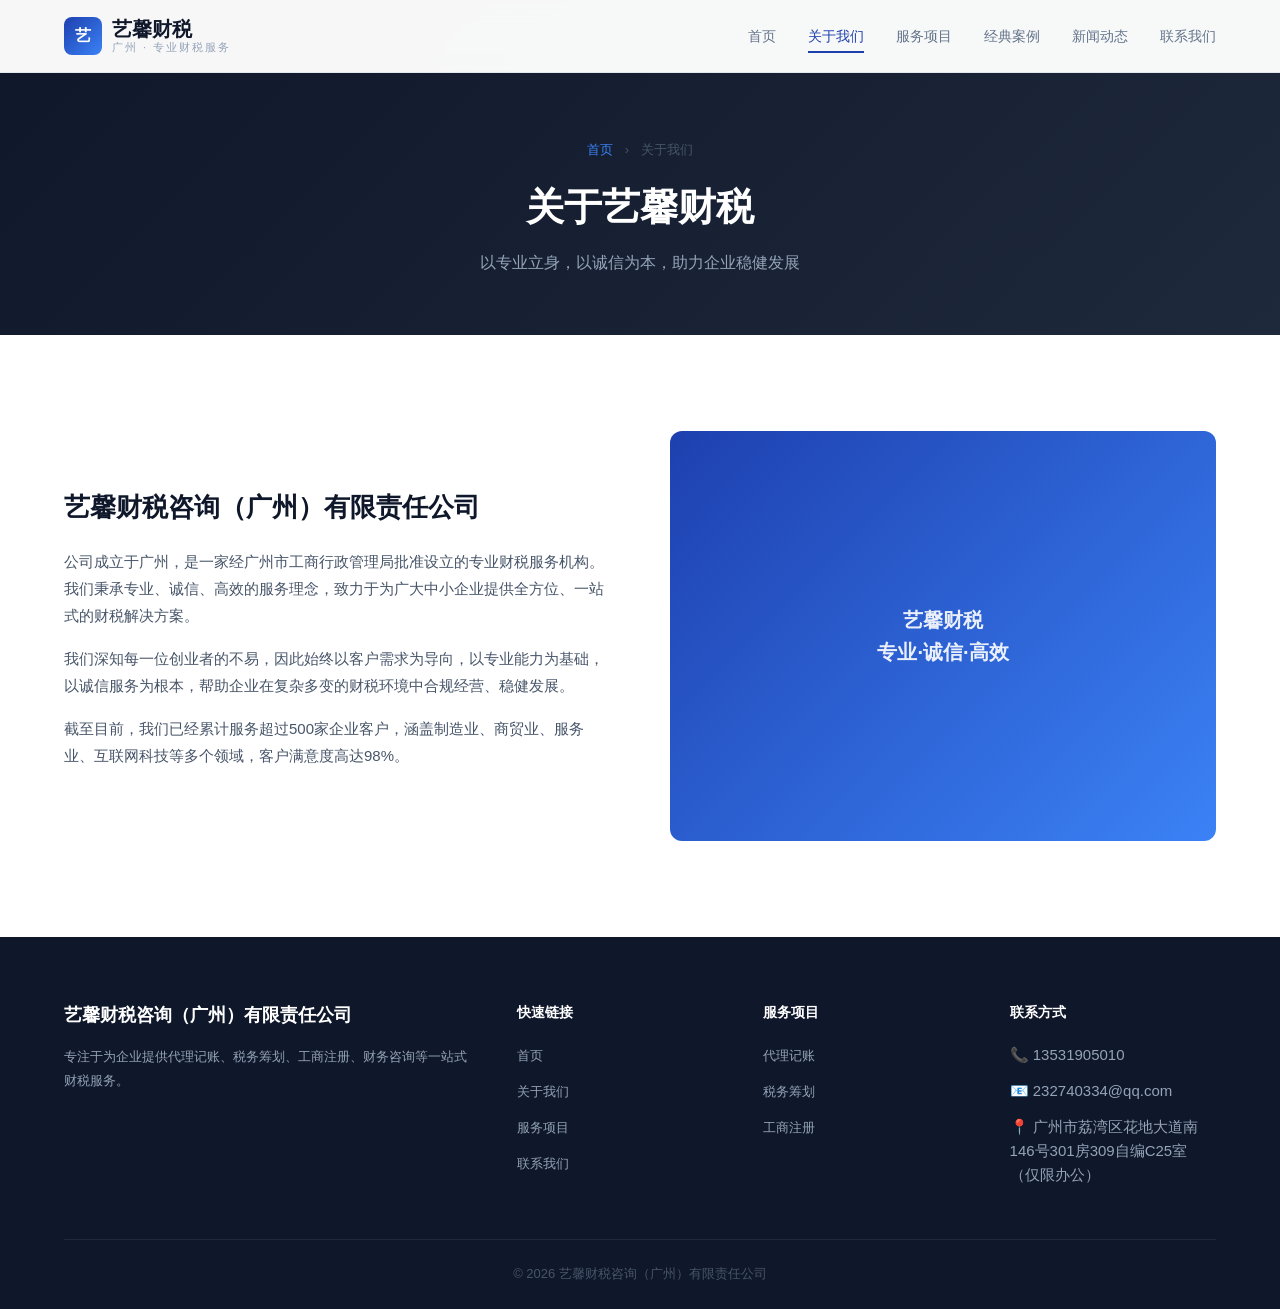
==== commit 6345e313: "Update about.html" ====
--- a/about.html
+++ b/about.html
@@ -1 +1 @@
-<!DOCTYPE html><html lang="zh-CN"><head><meta charset="UTF-8"><meta name="viewport" content="width=device-width,initial-scale=1.0"><title>关于我们 - 艺馨财税咨询（广州）有限责任公司</title><meta name="description" content="了解艺馨财税"><link rel="stylesheet" href="css/style.css"></head><body><header class="header"><div class="container header-inner"><a href="index.html" class="logo"><div class="logo-icon">艺</div><div class="logo-text">艺馨财税<div class="logo-sub">广州 · 专业财税服务</div></div></a><button class="nav-toggle" aria-label="菜单"><span></span><span></span><span></span></button><nav class="nav"><a href="index.html">首页</a><a href="about.html">关于我们</a><a href="services.html">服务项目</a><a href="cases.html">经典案例</a><a href="news.html">新闻动态</a><a href="contact.html">联系我们</a></nav></div></header><div class="page-banner"><div class="container"><div class="breadcrumb"><a href="index.html">首页</a><span> › </span>关于艺馨财税</div><h1>关于艺馨财税</h1><p>以专业立身，以诚信为本，助力企业稳健发展</p></div></div><section class="section"><div class="container"><div class="about-grid"><div class="about-text fade-in"><h3>关于艺馨财税咨询（广州）有限责任公司</h3><p>公司成立于广州，是一家经广州市工商行政管理局批准设立的专业财税服务机构。我们秉承专业、诚信、高效的服务理念，致力于为广大中小企业提供全方位、一站式的财税解决方案。</p><p>截至目前，我们已经累计服务超过500家企业客户，涵盖制造业、商贸业、服务业、互联网科技等多个领域，客户满意度高达98%。</p></div><div class="about-image fade-in">🏢</div></div></div></section><footer class="footer"><div class="container"><div class="footer-grid"><div class="footer-about"><h3>艺馨财税咨询（广州）有限责任公司</h3><p>专注于为企业提供代理记账、税务筹划、工商注册、财务咨询等一站式财税服务。</p></div><div class="footer-col"><h4>快速链接</h4><ul><li><a href="index.html">首页</a></li><li><a href="about.html">关于我们</a></li><li><a href="services.html">服务项目</a></li><li><a href="contact.html">联系我们</a></li></ul></div><div class="footer-col"><h4>服务项目</h4><ul><li><a href="services.html">代理记账</a></li><li><a href="services.html">税务筹划</a></li><li><a href="services.html">工商注册</a></li></ul></div><div class="footer-col"><h4>联系方式</h4><ul><li>📞 13531905010</li><li>📧 232740334@qq.com</li><li>📍 广州市荔湾区花地大道南146号301房309自编C25室（仅限办公）</li></ul></div></div><div class="footer-bottom"><p>&copy; 2026 艺馨财税咨询（广州）有限责任公司 | <a href="#"></a></p></div></div></footer><script src="js/main.js"></script></body></html>+<!DOCTYPE html><html lang="zh-CN"><head><meta charset="UTF-8"><meta name="viewport" content="width=device-width,initial-scale=1.0"><title>关于我们 - 艺馨财税咨询（广州）有限责任公司</title><meta name="description" content="关于艺馨财税"><link rel="stylesheet" href="css/style.css"></head><body><header class="header"><div class="container header-inner"><a href="index.html" class="logo"><div class="logo-icon">艺</div><div class="logo-text">艺馨财税<div class="logo-sub">广州 · 专业财税服务</div></div></a><button class="nav-toggle" aria-label="菜单"><span></span><span></span><span></span></button><nav class="nav"><a href="index.html">首页</a><a href="about.html">关于我们</a><a href="services.html">服务项目</a><a href="cases.html">经典案例</a><a href="news.html">新闻动态</a><a href="contact.html">联系我们</a></nav></div></header><div class="page-banner"><div class="container"><div class="breadcrumb"><a href="index.html">首页</a><span> › </span>关于我们</div><h1>关于艺馨财税</h1><p>以专业立身，以诚信为本，助力企业稳健发展</p></div></div><section class="section"><div class="container"><div class="about-grid"><div class="about-text fade-in"><h3>艺馨财税咨询（广州）有限责任公司</h3><p>公司成立于广州，是一家经广州市工商行政管理局批准设立的专业财税服务机构。我们秉承专业、诚信、高效的服务理念，致力于为广大中小企业提供全方位、一站式的财税解决方案。</p><p>我们深知每一位创业者的不易，因此始终以客户需求为导向，以专业能力为基础，以诚信服务为根本，帮助企业在复杂多变的财税环境中合规经营、稳健发展。</p><p>截至目前，我们已经累计服务超过500家企业客户，涵盖制造业、商贸业、服务业、互联网科技等多个领域，客户满意度高达98%。</p></div><div class="about-image" style="background:linear-gradient(135deg,#1e40af,#3b82f6);display:flex;align-items:center;justify-content:center;color:rgba(255,255,255,0.9);font-size:20px;font-weight:700;border-radius:12px;aspect-ratio:4/3;text-align:center;padding:20px;">艺馨财税<br>专业·诚信·高效</div></div></div></section><footer class="footer"><div class="container"><div class="footer-grid"><div class="footer-about"><h3>艺馨财税咨询（广州）有限责任公司</h3><p>专注于为企业提供代理记账、税务筹划、工商注册、财务咨询等一站式财税服务。</p></div><div class="footer-col"><h4>快速链接</h4><ul><li><a href="index.html">首页</a></li><li><a href="about.html">关于我们</a></li><li><a href="services.html">服务项目</a></li><li><a href="contact.html">联系我们</a></li></ul></div><div class="footer-col"><h4>服务项目</h4><ul><li><a href="services.html">代理记账</a></li><li><a href="services.html">税务筹划</a></li><li><a href="services.html">工商注册</a></li></ul></div><div class="footer-col"><h4>联系方式</h4><ul><li>📞 13531905010</li><li>📧 232740334@qq.com</li><li>📍 广州市荔湾区花地大道南146号301房309自编C25室（仅限办公）</li></ul></div></div><div class="footer-bottom"><p>&copy; 2026 艺馨财税咨询（广州）有限责任公司</p></div></div></footer><script src="js/main.js"></script></body></html>
